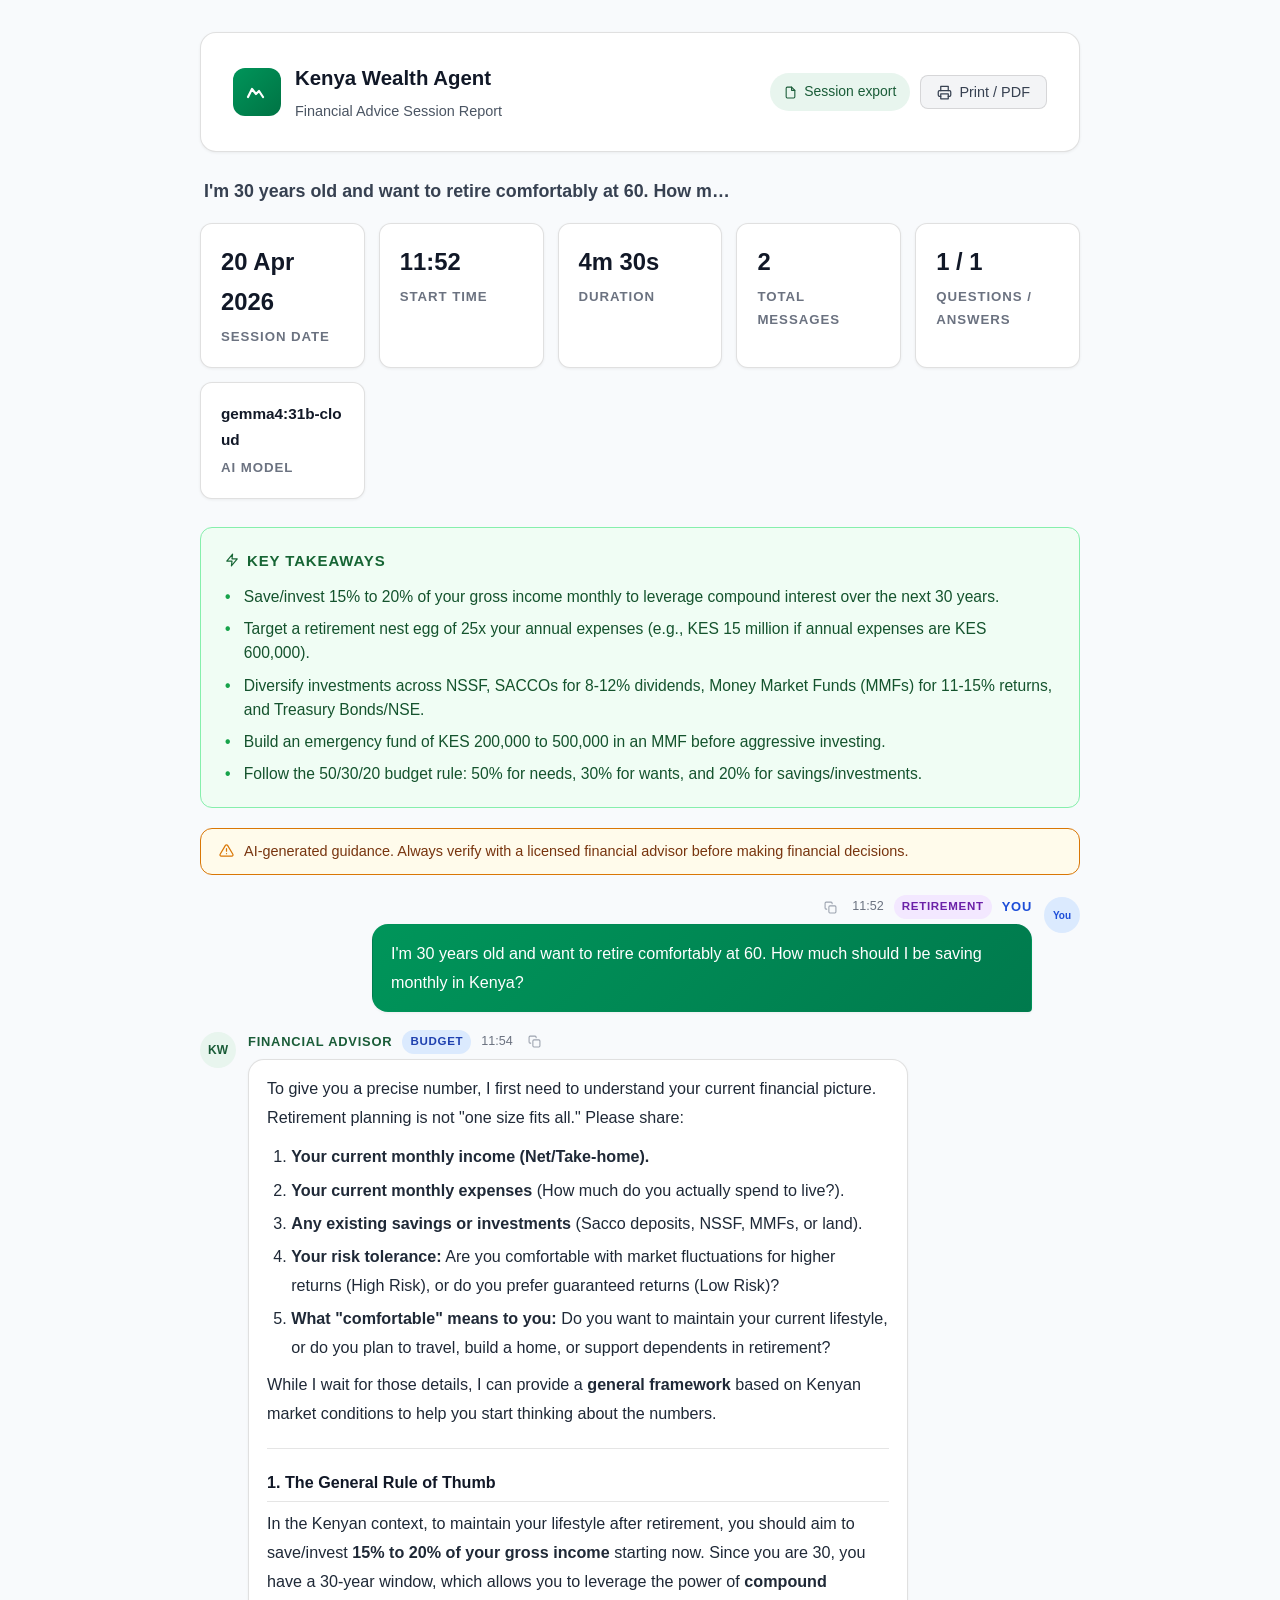
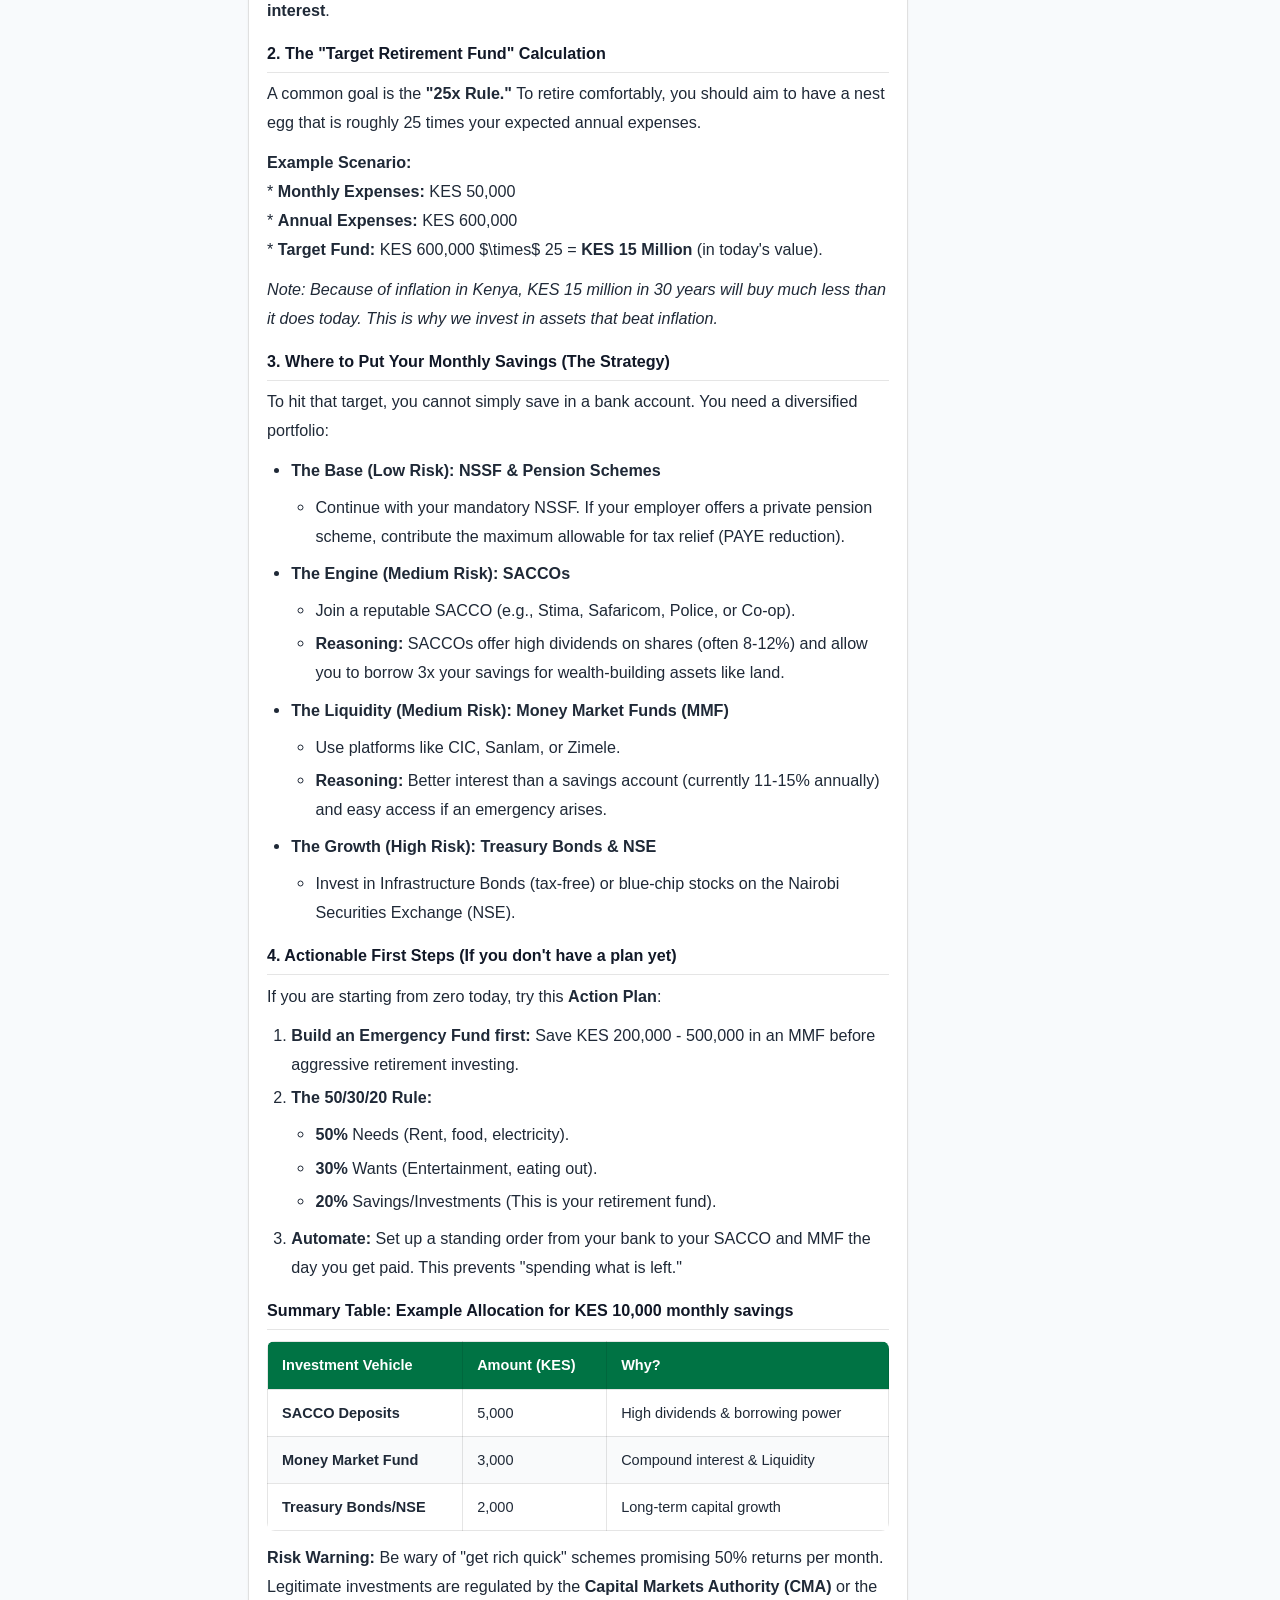
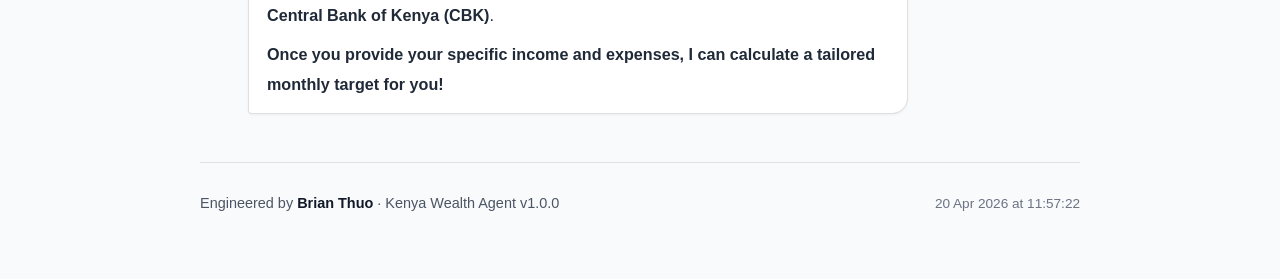
==== output/kenya_wealth_advice.html @ c3e02269 "Add initial HTML report template for retirement planning session" ====
<!DOCTYPE html>
<html lang="en">
<head>
  <meta charset="UTF-8"/>
  <meta name="viewport" content="width=device-width, initial-scale=1.0"/>
  <title>I&#x27;m 30 years old and want to retire comfortably at 60. How m… — Kenya Wealth Agent</title>
  <style>
    /* ── Reset & base ────────────────────────────────────────── */
    *, *::before, *::after { box-sizing: border-box; margin: 0; padding: 0; }
    html { font-size: clamp(15px, 2.2vw, 17px); scroll-behavior: smooth; }
    body {
      font-family: -apple-system, BlinkMacSystemFont, 'Segoe UI', Roboto,
                   'Helvetica Neue', Arial, sans-serif;
      background: #f8fafc;
      color: #1a1a2e;
      line-height: 1.7;
      padding: 32px 16px 64px;
    }

    /* ── Layout ──────────────────────────────────────────────── */
    .page { max-width: 880px; margin: 0 auto; }

    /* ── Header ──────────────────────────────────────────────── */
    .report-header {
      background: #ffffff;
      border: 1px solid rgba(0,0,0,0.12);
      border-radius: 16px;
      padding: 28px 32px;
      margin-bottom: 24px;
      display: flex;
      align-items: center;
      justify-content: space-between;
      gap: 20px;
      flex-wrap: wrap;
      box-shadow: 0 1px 3px rgba(0,0,0,0.06);
    }
    .header-brand { display: flex; align-items: center; gap: 14px; }
    .brand-mark {
      width: 48px; height: 48px;
      background: linear-gradient(135deg, #00955a 0%, #007344 100%);
      border-radius: 12px;
      display: flex; align-items: center; justify-content: center;
    }
    .brand-mark svg { width: 24px; height: 24px; }
    .brand-name {
      font-size: 1.2rem;
      font-weight: 600;
      color: #111827;
    }
    .brand-sub {
      font-size: 0.85rem;
      color: #4b5563;
      margin-top: 3px;
    }
    .report-badge {
      display: inline-flex; align-items: center; gap: 7px;
      padding: 7px 14px;
      background: #e8f5ee;
      border-radius: 999px;
      font-size: 0.82rem;
      font-weight: 500;
      color: #1a5c38;
    }
    .report-badge svg { width: 13px; height: 13px; }

    /* ── Stats ───────────────────────────────────────────────── */
    .stats {
      display: grid;
      grid-template-columns: repeat(auto-fit, minmax(150px, 1fr));
      gap: 14px;
      margin-bottom: 28px;
    }
    .stat {
      background: #ffffff;
      border: 1px solid rgba(0,0,0,0.12);
      border-radius: 12px;
      padding: 18px 20px;
      box-shadow: 0 1px 3px rgba(0,0,0,0.06);
    }
    .stat-value {
      font-size: 1.4rem;
      font-weight: 600;
      color: #111827;
      margin-bottom: 4px;
    }
    .stat-label {
      font-size: 0.78rem;
      font-weight: 600;
      text-transform: uppercase;
      letter-spacing: 0.07em;
      color: #6b7280;
    }

    /* ── Conversation ────────────────────────────────────────── */
    .conversation { display: flex; flex-direction: column; gap: 18px; }

    .msg-row {
      display: flex;
      gap: 12px;
      align-items: flex-start;
    }
    .msg-row.user { flex-direction: row-reverse; }

    .msg-avatar {
      width: 36px; height: 36px; border-radius: 50%;
      background: #e8f5ee;
      color: #1a5c38;
      display: flex; align-items: center; justify-content: center;
      font-size: 12px; font-weight: 600;
      flex-shrink: 0;
      margin-top: 2px;
    }

    .msg-body {
      max-width: min(76%, 660px);
      display: flex;
      flex-direction: column;
      gap: 5px;
    }
    .msg-row.user .msg-body { align-items: flex-end; }

    .msg-meta {
      display: flex; align-items: center; gap: 10px;
      flex-wrap: wrap;
    }
    .msg-row.user .msg-meta { flex-direction: row-reverse; }

    .msg-label {
      font-size: 0.76rem;
      font-weight: 700;
      text-transform: uppercase;
      letter-spacing: 0.06em;
    }
    .user-label { color: #1d4ed8; }
    .ai-label   { color: #1a5c38; }

    .msg-time {
      font-size: 0.74rem;
      color: #6b7280;
      font-weight: 500;
    }

    .msg-content {
      background: #ffffff;
      border: 1.5px solid rgba(0,0,0,0.12);
      border-radius: 16px;
      padding: 14px 18px;
      font-size: 0.95rem;
      line-height: 1.8;
      color: #1f2937;
      word-wrap: break-word;
      box-shadow: 0 1px 3px rgba(0,0,0,0.05);
    }
    .msg-row.user .msg-content {
      background: linear-gradient(135deg, #00955a 0%, #007a4d 100%);
      color: #ffffff;
      border-color: transparent;
      border-bottom-right-radius: 4px;
    }
    .msg-row.assistant .msg-content {
      border-bottom-left-radius: 4px;
    }

    /* markdown content inside assistant bubbles */
    .msg-content p           { margin-bottom: 0.65em; }
    .msg-content p:last-child{ margin-bottom: 0; }
    .msg-content strong      { font-weight: 600; }
    .msg-content h2, .msg-content h3, .msg-content h4 {
      margin: 0.85em 0 0.4em;
      font-weight: 600;
      color: #111827;
    }
    .msg-content h2 { font-size: 1.15em; }
    .msg-content h3 {
      font-size: 1em;
      border-bottom: 1px solid rgba(0,0,0,0.1);
      padding-bottom: 0.25em;
    }
    .msg-content ul, .msg-content ol {
      margin: 0.5em 0; padding-left: 1.5em;
    }
    .msg-content li { margin: 0.25em 0; }
    .msg-content table {
      width: 100%; border-collapse: collapse;
      margin: 0.8em 0; font-size: 0.9em;
      border-radius: 8px; overflow: hidden;
    }
    .msg-content th, .msg-content td {
      padding: 10px 14px;
      border: 1px solid rgba(0,0,0,0.1);
      text-align: left;
    }
    .msg-content th {
      background: #007344;
      color: #ffffff;
      font-weight: 600;
    }
    .msg-content tr:nth-child(even) td { background: #f9fafb; }
    .msg-content code {
      background: rgba(0,0,0,0.07);
      padding: 2px 6px; border-radius: 4px;
      font-size: 0.88em; font-family: 'Fira Code', 'Monaco', 'Consolas', monospace;
      color: #be185d;
    }
    .msg-content pre {
      background: #1e293b; color: #e2e8f0;
      padding: 14px 16px; border-radius: 8px;
      overflow-x: auto; margin: 0.7em 0; font-size: 0.88em;
      border: 1px solid rgba(0,0,0,0.15);
    }
    .msg-content pre code { background: none; color: inherit; padding: 0; }
    .msg-content blockquote {
      border-left: 4px solid #00955a;
      padding: 0.5em 1em;
      background: #e8f5ee;
      border-radius: 0 8px 8px 0;
      margin: 0.7em 0;
      color: #1a5c38;
    }
    .msg-content hr {
      border: none; border-top: 1px solid rgba(0,0,0,0.1);
      margin: 1.2em 0;
    }
    .msg-content a { color: #00955a; text-decoration: underline; }

    /* ── Disclaimer ──────────────────────────────────────────── */
    .disclaimer {
      display: flex; align-items: flex-start; gap: 8px;
      padding: 10px 14px;
      background: #fffbeb;
      border: 1.5px solid #d97706;
      border-radius: 10px;
      font-size: 0.82rem;
      line-height: 1.5;
      color: #78350f;
      margin-top: 6px;
      max-width: min(76%, 660px);
    }
    .disclaimer svg { flex-shrink: 0; margin-top: 2px; }

    /* ── Footer ──────────────────────────────────────────────── */
    .report-footer {
      margin-top: 48px;
      padding-top: 28px;
      border-top: 1px solid rgba(0,0,0,0.1);
      display: flex;
      justify-content: space-between;
      align-items: flex-end;
      flex-wrap: wrap;
      gap: 16px;
    }
    .footer-left { font-size: 0.85rem; color: #4b5563; }
    .footer-left strong { color: #111827; }
    .footer-right { font-size: 0.8rem; color: #6b7280; text-align: right; }

    /* ── Print ───────────────────────────────────────────────── */
    @page { size: A4; margin: 18mm 16mm 22mm; }
    @media print {
      html { font-size: 13px; }
      body { background: #fff; padding: 0; color: #111; }
      .stats { grid-template-columns: repeat(3, 1fr) !important; }
      .stat, .msg-row, .takeaways, .disclaimer-banner {
        page-break-inside: avoid; break-inside: avoid;
      }
      .report-header, .stat, .msg-content {
        box-shadow: none; border: 1px solid #d1d5db !important;
      }
      .msg-row.user .msg-content {
        background: #e8f5ee !important;
        color: #111827 !important;
        -webkit-print-color-adjust: exact;
        print-color-adjust: exact;
      }
      .takeaways {
        background: #f0fdf4 !important;
        -webkit-print-color-adjust: exact;
        print-color-adjust: exact;
      }
      .topic-badge { -webkit-print-color-adjust: exact; print-color-adjust: exact; }
      .page::before {
        content: "Kenya Wealth Agent 4 Financial Session Report";
        display: block; font-size: 0.7rem; color: #6b7280;
        border-bottom: 1px solid #e5e7eb; padding-bottom: 6px; margin-bottom: 16px;
      }
      .print-btn, #back-to-top, .copy-btn { display: none !important; }
    }

    /* ── Responsive ──────────────────────────────────────────── */
    @media (max-width: 600px) {
      .report-header { padding: 22px 18px; }
      .msg-body { max-width: 92%; }
      body { padding: 16px 12px 48px; }
    }

    /* ── User avatar (blue theme, smaller text for 3 chars) ─── */
    .msg-row.user .msg-avatar {
      background: #dbeafe;
      color: #1d4ed8;
      font-size: 10px;
    }

    /* ── Copy button ─────────────────────────────────────────── */
    .copy-btn {
      background: none;
      border: none;
      cursor: pointer;
      padding: 3px 5px;
      border-radius: 5px;
      color: #9ca3af;
      display: inline-flex;
      align-items: center;
      flex-shrink: 0;
      transition: color 0.15s, background 0.15s;
    }
    .copy-btn:hover { color: #374151; background: rgba(0,0,0,0.06); }
    .copy-btn[data-copied] { color: #00955a; }

    /* ── Header actions group (badge + print btn) ────────────── */
    .header-actions {
      display: flex; align-items: center; gap: 10px; flex-wrap: wrap;
    }

    /* ── Print / PDF button ──────────────────────────────────── */
    .print-btn {
      display: inline-flex; align-items: center; gap: 7px;
      padding: 8px 16px;
      background: #f3f4f6;
      border: 1px solid rgba(0,0,0,0.12);
      border-radius: 8px;
      font-size: 0.85rem;
      font-weight: 500;
      color: #374151;
      cursor: pointer;
      transition: background 0.15s;
      white-space: nowrap;
    }
    .print-btn:hover { background: #e5e7eb; }

    /* ── Session title ───────────────────────────────────────── */
    .session-title {
      font-size: 1.05rem;
      font-weight: 600;
      color: #374151;
      margin-bottom: 16px;
      padding: 0 4px;
      overflow: hidden;
      text-overflow: ellipsis;
      white-space: nowrap;
    }

    /* ── Model stat value (smaller text for long model names) ── */
    .model-stat-value {
      font-size: 0.9rem !important;
      word-break: break-all;
    }

    /* ── Disclaimer banner (shown once, above conversation) ──── */
    .disclaimer-banner {
      display: flex; align-items: flex-start; gap: 10px;
      padding: 12px 18px;
      background: #fffbeb;
      border: 1.5px solid #d97706;
      border-radius: 12px;
      font-size: 0.85rem;
      line-height: 1.5;
      color: #78350f;
      margin-bottom: 20px;
    }
    .disclaimer-banner svg { flex-shrink: 0; margin-top: 2px; }

    /* ── Back to top button ──────────────────────────────────── */
    #back-to-top {
      position: fixed;
      bottom: 28px; right: 24px;
      width: 42px; height: 42px;
      background: #00955a;
      color: #fff;
      border: none;
      border-radius: 50%;
      cursor: pointer;
      display: flex; align-items: center; justify-content: center;
      box-shadow: 0 2px 8px rgba(0,0,0,0.2);
      opacity: 0;
      transform: translateY(12px);
      transition: opacity 0.2s, transform 0.2s;
      pointer-events: none;
    }
    #back-to-top.visible {
      opacity: 1;
      transform: translateY(0);
      pointer-events: auto;
    }

    /* ── Key Takeaways ───────────────────────────────────────── */
    .takeaways {
      background: #f0fdf4;
      border: 1.5px solid #86efac;
      border-radius: 12px;
      padding: 20px 24px;
      margin-bottom: 20px;
    }
    .takeaways-header {
      display: flex; align-items: center; gap: 8px;
      font-size: 0.88rem; font-weight: 700;
      text-transform: uppercase; letter-spacing: 0.06em;
      color: #166534; margin-bottom: 12px;
    }
    .takeaways-list {
      list-style: none; display: flex; flex-direction: column; gap: 8px;
    }
    .takeaways-list li {
      font-size: 0.92rem; color: #14532d; line-height: 1.55;
      padding-left: 1.2em; position: relative;
    }
    .takeaways-list li::before {
      content: "•"; position: absolute; left: 0; color: #16a34a; font-weight: 700;
    }

    /* ── Topic Badges ────────────────────────────────────────── */
    .topic-badge {
      display: inline-flex; align-items: center;
      padding: 2px 8px; border-radius: 999px;
      font-size: 0.68rem; font-weight: 700;
      letter-spacing: 0.06em; text-transform: uppercase;
      flex-shrink: 0;
    }
    .badge-budget    { background: #dbeafe; color: #1e40af; }
    .badge-tax       { background: #fef9c3; color: #854d0e; }
    .badge-invest    { background: #dcfce7; color: #166534; }
    .badge-retire    { background: #f3e8ff; color: #6b21a8; }
    .badge-emergency { background: #fee2e2; color: #991b1b; }

    /* ── Dark Mode Support ───────────────────────────────────── */
    @media (prefers-color-scheme: dark) {
      body {
        background: #0f1419;
        color: #f0f2f5;
      }
      .report-header, .stat, .msg-content {
        background: #1a2027;
        border-color: rgba(255,255,255,0.12);
      }
      .brand-name, .stat-value {
        color: #f0f2f5;
      }
      .brand-sub, .stat-label, .msg-time, .footer-right {
        color: #9ca3af;
      }
      .footer-left {
        color: #9ca3af;
      }
      .footer-left strong {
        color: #f0f2f5;
      }
      .msg-content {
        color: #e5e7eb;
      }
      .msg-content h2, .msg-content h3, .msg-content h4 {
        color: #f0f2f5;
      }
      .msg-content h3 {
        border-color: rgba(255,255,255,0.15);
      }
      .msg-content th {
        background: #007344;
      }
      .msg-content tr:nth-child(even) td {
        background: #252d38;
      }
      .msg-content code {
        background: rgba(255,255,255,0.1);
      }
      .msg-content pre {
        background: #0d1117;
        border-color: rgba(255,255,255,0.15);
      }
      .msg-content blockquote {
        background: #1a3d2e;
      }
      .msg-content hr {
        border-color: rgba(255,255,255,0.15);
      }
      .disclaimer-banner {
        background: #3d2f1a;
        border-color: #d97706;
        color: #fcd34d;
      }
      .report-footer {
        border-color: rgba(255,255,255,0.1);
      }
      .session-title { color: #d1d5db; }
      .copy-btn { color: #4b5563; }
      .copy-btn:hover { color: #d1d5db; background: rgba(255,255,255,0.08); }
      .print-btn {
        background: #1e2a35;
        border-color: rgba(255,255,255,0.12);
        color: #d1d5db;
      }
      .print-btn:hover { background: #253040; }
      .msg-row.user .msg-avatar {
        background: #1e3a5f;
        color: #93c5fd;
      }
      .takeaways { background: rgba(20,83,45,0.18); border-color: #166534; }
      .takeaways-header, .takeaways-list li { color: #86efac; }
      .takeaways-list li::before { color: #4ade80; }
      .badge-budget    { background: #1e3a5f; color: #93c5fd; }
      .badge-tax       { background: #3d2f1a; color: #fcd34d; }
      .badge-invest    { background: #14532d; color: #86efac; }
      .badge-retire    { background: #2e1065; color: #d8b4fe; }
      .badge-emergency { background: #450a0a; color: #fca5a5; }
    }
  </style>
</head>
<body>
  <div class="page">

    <!-- Header -->
    <header class="report-header">
      <div class="header-brand">
        <div class="brand-mark">
          <svg viewBox="0 0 24 24" fill="none" stroke="#fff"
            stroke-width="2.2" stroke-linecap="round" stroke-linejoin="round">
            <path d="M3 17l4-8 4 5 3-3 4 6"/>
          </svg>
        </div>
        <div>
          <div class="brand-name">Kenya Wealth Agent</div>
          <div class="brand-sub">Financial Advice Session Report</div>
        </div>
      </div>
      <div class="header-actions">
        <div class="report-badge">
          <svg viewBox="0 0 24 24" fill="none" stroke="#1a5c38"
            stroke-width="2" stroke-linecap="round" stroke-linejoin="round">
            <path d="M14 2H6a2 2 0 00-2 2v16a2 2 0 002 2h12a2 2 0 002-2V8z"/>
            <polyline points="14 2 14 8 20 8"/>
          </svg>
          Session export
        </div>
        <button class="print-btn" onclick="window.print()" aria-label="Print or save as PDF">
          <svg width="15" height="15" viewBox="0 0 24 24" fill="none"
            stroke="currentColor" stroke-width="2" stroke-linecap="round"
            stroke-linejoin="round" aria-hidden="true">
            <polyline points="6 9 6 2 18 2 18 9"/>
            <path d="M6 18H4a2 2 0 0 1-2-2v-5a2 2 0 0 1 2-2h16a2 2 0 0 1 2 2v5a2 2 0 0 1-2 2h-2"/>
            <rect x="6" y="14" width="12" height="8"/>
          </svg>
          Print / PDF
        </button>
      </div>
    </header>

    <!-- Session title -->
    <p class="session-title">I&#x27;m 30 years old and want to retire comfortably at 60. How m…</p>

    <!-- Stats -->
    <div class="stats" role="region" aria-label="Session statistics">
      <div class="stat">
        <div class="stat-value">20 Apr 2026</div>
        <div class="stat-label">Session date</div>
      </div>
      <div class="stat">
        <div class="stat-value">11:52</div>
        <div class="stat-label">Start time</div>
      </div>
      <div class="stat">
        <div class="stat-value">4m 30s</div>
        <div class="stat-label">Duration</div>
      </div>
      <div class="stat">
        <div class="stat-value">2</div>
        <div class="stat-label">Total messages</div>
      </div>
      <div class="stat">
        <div class="stat-value">1 / 1</div>
        <div class="stat-label">Questions / answers</div>
      </div>
      <div class="stat">
        <div class="stat-value model-stat-value">gemma4:31b-cloud</div>
        <div class="stat-label">AI model</div>
      </div>
    </div>

    
    <section class="takeaways" aria-label="Key takeaways">
      <div class="takeaways-header"><svg width="14" height="14" viewBox="0 0 24 24" fill="none" stroke="currentColor" stroke-width="2" stroke-linecap="round" stroke-linejoin="round" aria-hidden="true"><polygon points="13 2 3 14 12 14 11 22 21 10 12 10 13 2"/></svg> Key Takeaways</div>
      <ul class="takeaways-list"><li>Save/invest 15% to 20% of your gross income monthly to leverage compound interest over the next 30 years.</li><li>Target a retirement nest egg of 25x your annual expenses (e.g., KES 15 million if annual expenses are KES 600,000).</li><li>Diversify investments across NSSF, SACCOs for 8-12% dividends, Money Market Funds (MMFs) for 11-15% returns, and Treasury Bonds/NSE.</li><li>Build an emergency fund of KES 200,000 to 500,000 in an MMF before aggressive investing.</li><li>Follow the 50/30/20 budget rule: 50% for needs, 30% for wants, and 20% for savings/investments.</li></ul>
    </section>

    <!-- Disclaimer (shown once) -->
    <div class="disclaimer-banner" role="note">
      <svg width="15" height="15" viewBox="0 0 24 24" fill="none"
        stroke="#d97706" stroke-width="2" stroke-linecap="round"
        stroke-linejoin="round" aria-hidden="true">
        <path d="M10.29 3.86L1.82 18a2 2 0 001.71 3h16.94a2 2 0 001.71-3L13.71 3.86a2 2 0 00-3.42 0z"/>
        <line x1="12" y1="9" x2="12" y2="13"/>
        <line x1="12" y1="17" x2="12.01" y2="17"/>
      </svg>
      <span>AI-generated guidance. Always verify with a licensed financial advisor
        before making financial decisions.</span>
    </div>

    <!-- Conversation -->
    <main class="conversation" role="main" aria-label="Conversation transcript">
      
            <div class="msg-row user" id="msg-0">
              <div class="msg-avatar" aria-hidden="true">You</div>
              <div class="msg-body">
                <div class="msg-meta">
                  <span class="msg-label user-label">You</span>
                  <span class="topic-badge badge-retire">RETIREMENT</span>
                  <span class="msg-time">11:52</span>
                  <button class="copy-btn" aria-label="Copy message"
                    onclick="copyMsg(this)"><svg width="13" height="13" viewBox="0 0 24 24" fill="none" stroke="currentColor" stroke-width="2" stroke-linecap="round" stroke-linejoin="round" aria-hidden="true"><rect x="9" y="9" width="13" height="13" rx="2" ry="2"/><path d="M5 15H4a2 2 0 0 1-2-2V4a2 2 0 0 1 2-2h9a2 2 0 0 1 2 2v1"/></svg></button>
                </div>
                <div class="msg-content">I&#x27;m 30 years old and want to retire comfortably at 60. How much should I be saving monthly in Kenya?</div>
              </div>
            </div>

            <div class="msg-row assistant" id="msg-1">
              <div class="msg-avatar" aria-hidden="true">KW</div>
              <div class="msg-body">
                <div class="msg-meta">
                  <span class="msg-label ai-label">Financial Advisor</span>
                  <span class="topic-badge badge-budget">BUDGET</span>
                  <span class="msg-time">11:54</span>
                  <button class="copy-btn" aria-label="Copy message"
                    onclick="copyMsg(this)"><svg width="13" height="13" viewBox="0 0 24 24" fill="none" stroke="currentColor" stroke-width="2" stroke-linecap="round" stroke-linejoin="round" aria-hidden="true"><rect x="9" y="9" width="13" height="13" rx="2" ry="2"/><path d="M5 15H4a2 2 0 0 1-2-2V4a2 2 0 0 1 2-2h9a2 2 0 0 1 2 2v1"/></svg></button>
                </div>
                <div class="msg-content"><p>To give you a precise number, I first need to understand your current financial picture. Retirement planning is not "one size fits all." Please share:</p>
<ol>
<li><strong>Your current monthly income (Net/Take-home).</strong></li>
<li><strong>Your current monthly expenses</strong> (How much do you actually spend to live?).</li>
<li><strong>Any existing savings or investments</strong> (Sacco deposits, NSSF, MMFs, or land).</li>
<li><strong>Your risk tolerance:</strong> Are you comfortable with market fluctuations for higher returns (High Risk), or do you prefer guaranteed returns (Low Risk)?</li>
<li><strong>What "comfortable" means to you:</strong> Do you want to maintain your current lifestyle, or do you plan to travel, build a home, or support dependents in retirement?</li>
</ol>
<p>While I wait for those details, I can provide a <strong>general framework</strong> based on Kenyan market conditions to help you start thinking about the numbers.</p>
<hr />
<h3>1. The General Rule of Thumb</h3>
<p>In the Kenyan context, to maintain your lifestyle after retirement, you should aim to save/invest <strong>15% to 20% of your gross income</strong> starting now. Since you are 30, you have a 30-year window, which allows you to leverage the power of <strong>compound interest</strong>.</p>
<h3>2. The "Target Retirement Fund" Calculation</h3>
<p>A common goal is the <strong>"25x Rule."</strong> To retire comfortably, you should aim to have a nest egg that is roughly 25 times your expected annual expenses.</p>
<p><strong>Example Scenario:</strong><br />
*   <strong>Monthly Expenses:</strong> KES 50,000<br />
*   <strong>Annual Expenses:</strong> KES 600,000<br />
*   <strong>Target Fund:</strong> KES 600,000 $\times$ 25 = <strong>KES 15 Million</strong> (in today's value).</p>
<p><em>Note: Because of inflation in Kenya, KES 15 million in 30 years will buy much less than it does today. This is why we invest in assets that beat inflation.</em></p>
<h3>3. Where to Put Your Monthly Savings (The Strategy)</h3>
<p>To hit that target, you cannot simply save in a bank account. You need a diversified portfolio:</p>
<ul>
<li><strong>The Base (Low Risk): NSSF &amp; Pension Schemes</strong><ul>
<li>Continue with your mandatory NSSF. If your employer offers a private pension scheme, contribute the maximum allowable for tax relief (PAYE reduction).</li>
</ul>
</li>
<li><strong>The Engine (Medium Risk): SACCOs</strong><ul>
<li>Join a reputable SACCO (e.g., Stima, Safaricom, Police, or Co-op). </li>
<li><strong>Reasoning:</strong> SACCOs offer high dividends on shares (often 8-12%) and allow you to borrow 3x your savings for wealth-building assets like land.</li>
</ul>
</li>
<li><strong>The Liquidity (Medium Risk): Money Market Funds (MMF)</strong><ul>
<li>Use platforms like CIC, Sanlam, or Zimele. </li>
<li><strong>Reasoning:</strong> Better interest than a savings account (currently 11-15% annually) and easy access if an emergency arises.</li>
</ul>
</li>
<li><strong>The Growth (High Risk): Treasury Bonds &amp; NSE</strong><ul>
<li>Invest in Infrastructure Bonds (tax-free) or blue-chip stocks on the Nairobi Securities Exchange (NSE).</li>
</ul>
</li>
</ul>
<h3>4. Actionable First Steps (If you don't have a plan yet)</h3>
<p>If you are starting from zero today, try this <strong>Action Plan</strong>:</p>
<ol>
<li><strong>Build an Emergency Fund first:</strong> Save KES 200,000 - 500,000 in an MMF before aggressive retirement investing.</li>
<li><strong>The 50/30/20 Rule:</strong><ul>
<li><strong>50%</strong> Needs (Rent, food, electricity).</li>
<li><strong>30%</strong> Wants (Entertainment, eating out).</li>
<li><strong>20%</strong> Savings/Investments (This is your retirement fund).</li>
</ul>
</li>
<li><strong>Automate:</strong> Set up a standing order from your bank to your SACCO and MMF the day you get paid. This prevents "spending what is left."</li>
</ol>
<h3>Summary Table: Example Allocation for KES 10,000 monthly savings</h3>
<table>
<thead>
<tr>
<th style="text-align: left;">Investment Vehicle</th>
<th style="text-align: left;">Amount (KES)</th>
<th style="text-align: left;">Why?</th>
</tr>
</thead>
<tbody>
<tr>
<td style="text-align: left;"><strong>SACCO Deposits</strong></td>
<td style="text-align: left;">5,000</td>
<td style="text-align: left;">High dividends &amp; borrowing power</td>
</tr>
<tr>
<td style="text-align: left;"><strong>Money Market Fund</strong></td>
<td style="text-align: left;">3,000</td>
<td style="text-align: left;">Compound interest &amp; Liquidity</td>
</tr>
<tr>
<td style="text-align: left;"><strong>Treasury Bonds/NSE</strong></td>
<td style="text-align: left;">2,000</td>
<td style="text-align: left;">Long-term capital growth</td>
</tr>
</tbody>
</table>
<p><strong>Risk Warning:</strong> Be wary of "get rich quick" schemes promising 50% returns per month. Legitimate investments are regulated by the <strong>Capital Markets Authority (CMA)</strong> or the <strong>Central Bank of Kenya (CBK)</strong>.</p>
<p><strong>Once you provide your specific income and expenses, I can calculate a tailored monthly target for you!</strong></p></div>
              </div>
            </div>
    </main>

    <!-- Footer -->
    <footer class="report-footer">
      <div class="footer-left">
        Engineered by <strong>Brian Thuo</strong> ·
        Kenya Wealth Agent v1.0.0
      </div>
      <div class="footer-right">
        20 Apr 2026 at 11:57:22
      </div>
    </footer>

  </div>

  <!-- Back to top -->
  <button id="back-to-top" aria-label="Back to top"
    onclick="window.scrollTo({top:0,behavior:'smooth'})">
    <svg width="16" height="16" viewBox="0 0 24 24" fill="none"
      stroke="currentColor" stroke-width="2.5" stroke-linecap="round"
      stroke-linejoin="round" aria-hidden="true">
      <polyline points="18 15 12 9 6 15"/>
    </svg>
  </button>

  <script>
    // ── Copy message text to clipboard ───────────────────────
    function copyMsg(btn) {
      var content = btn.closest('.msg-body').querySelector('.msg-content');
      navigator.clipboard.writeText(content.innerText).then(function() {
        btn.setAttribute('data-copied', '');
        setTimeout(function() { btn.removeAttribute('data-copied'); }, 2000);
      });
    }

    // ── Back-to-top visibility ────────────────────────────────
    var _btt = document.getElementById('back-to-top');
    window.addEventListener('scroll', function() {
      _btt.classList.toggle('visible', window.scrollY > 300);
    });
  </script>
</body>
</html>
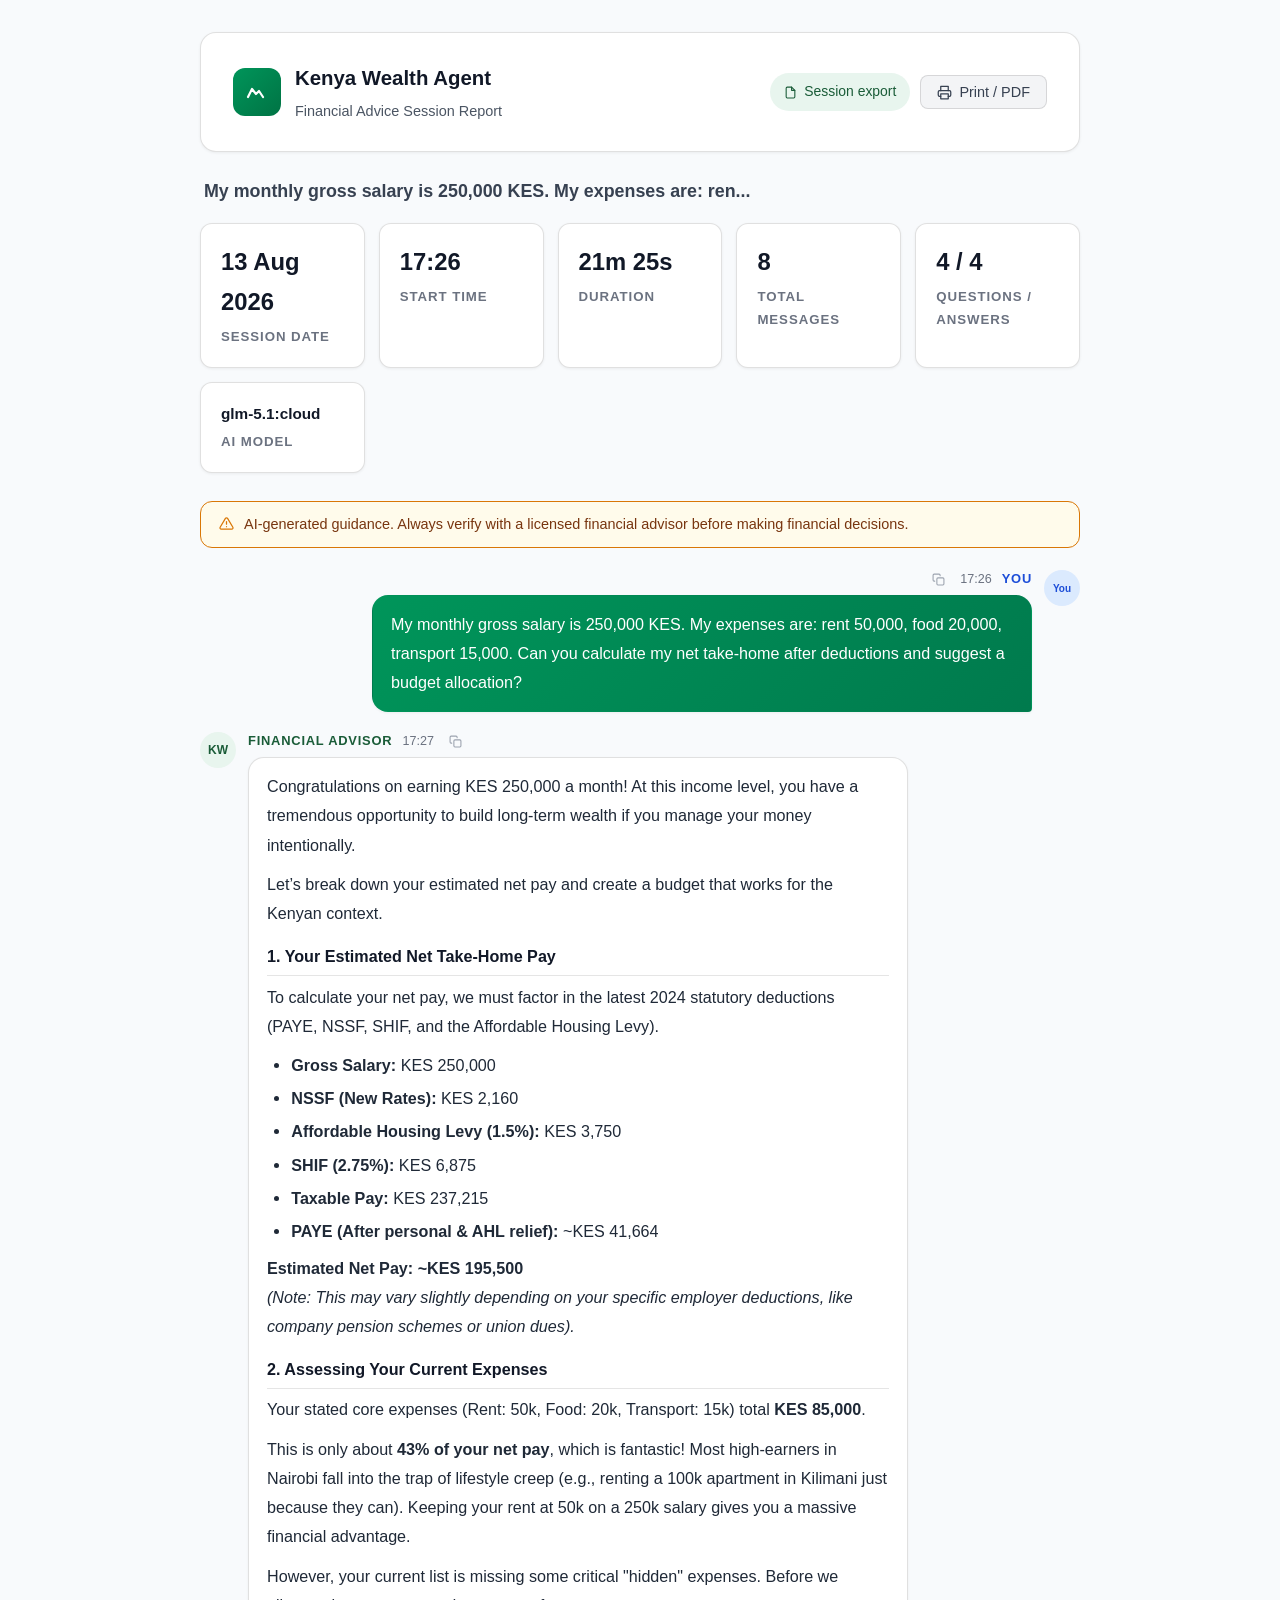
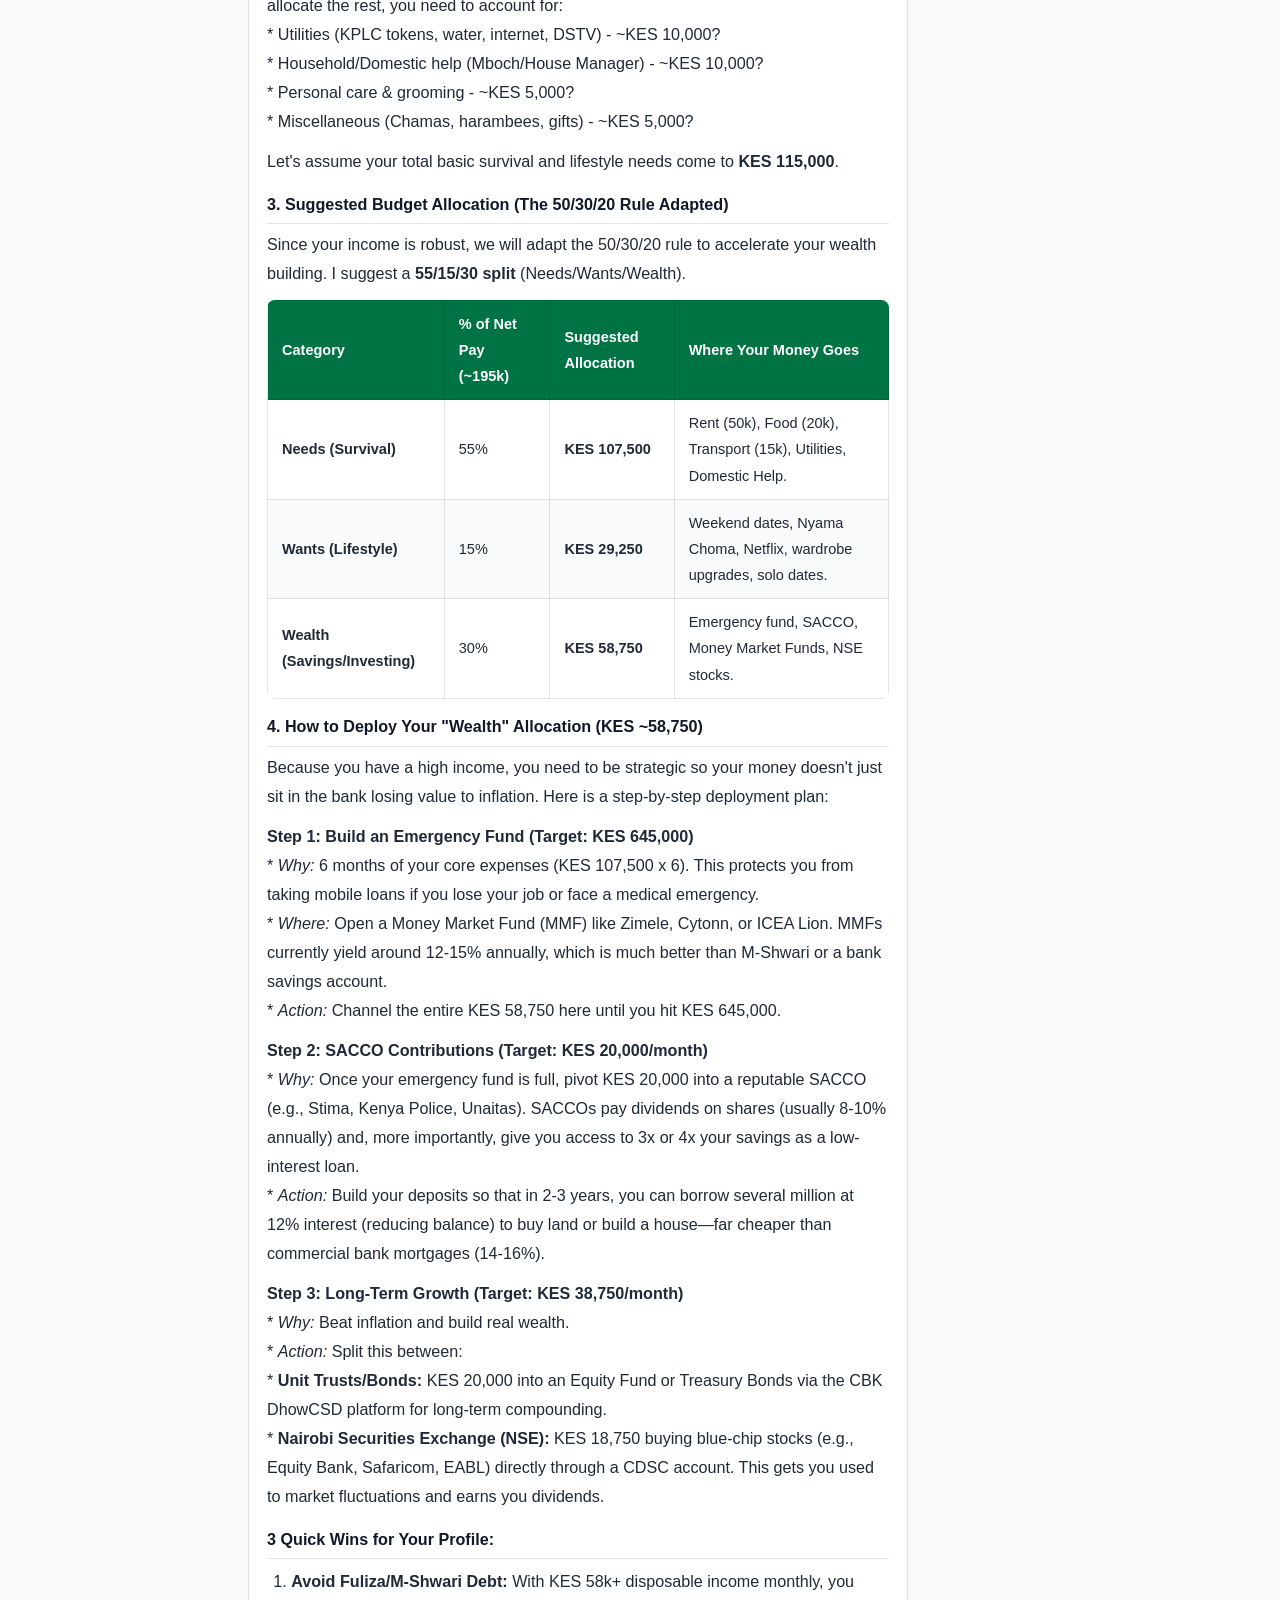
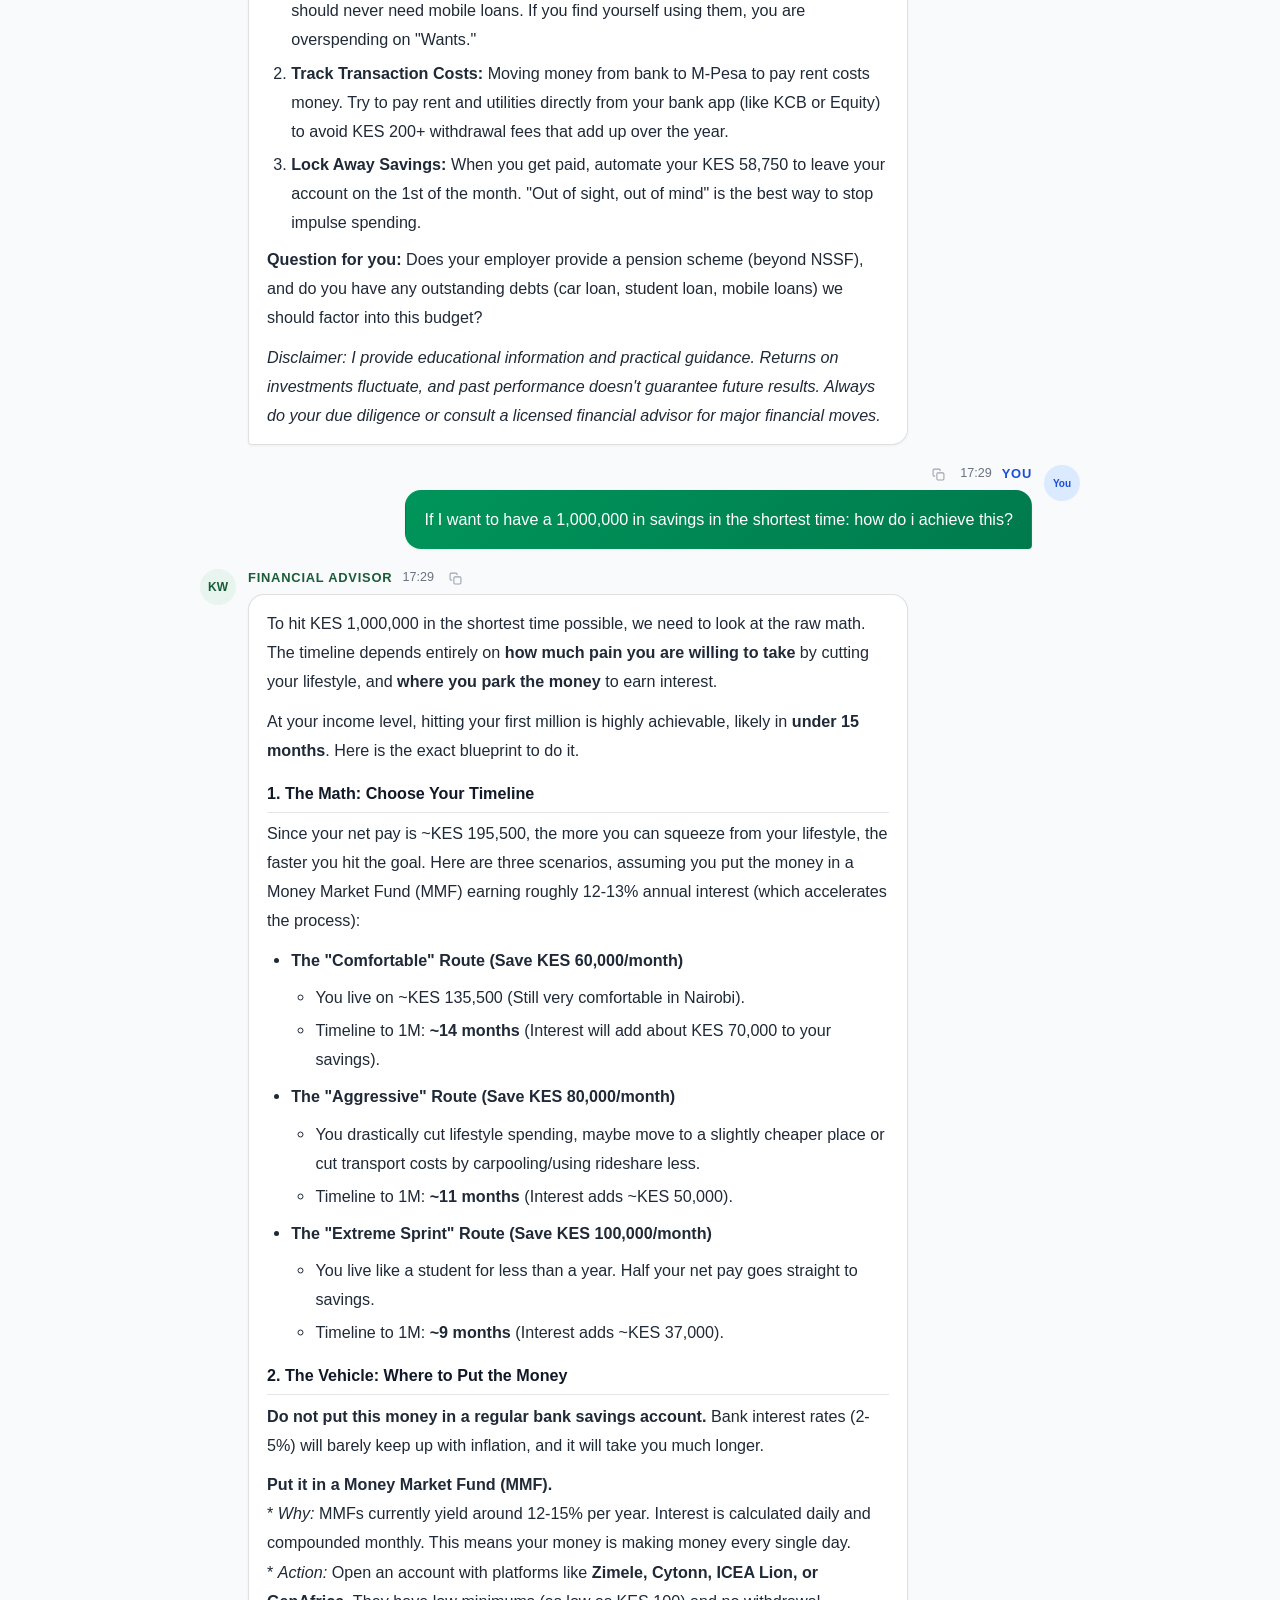
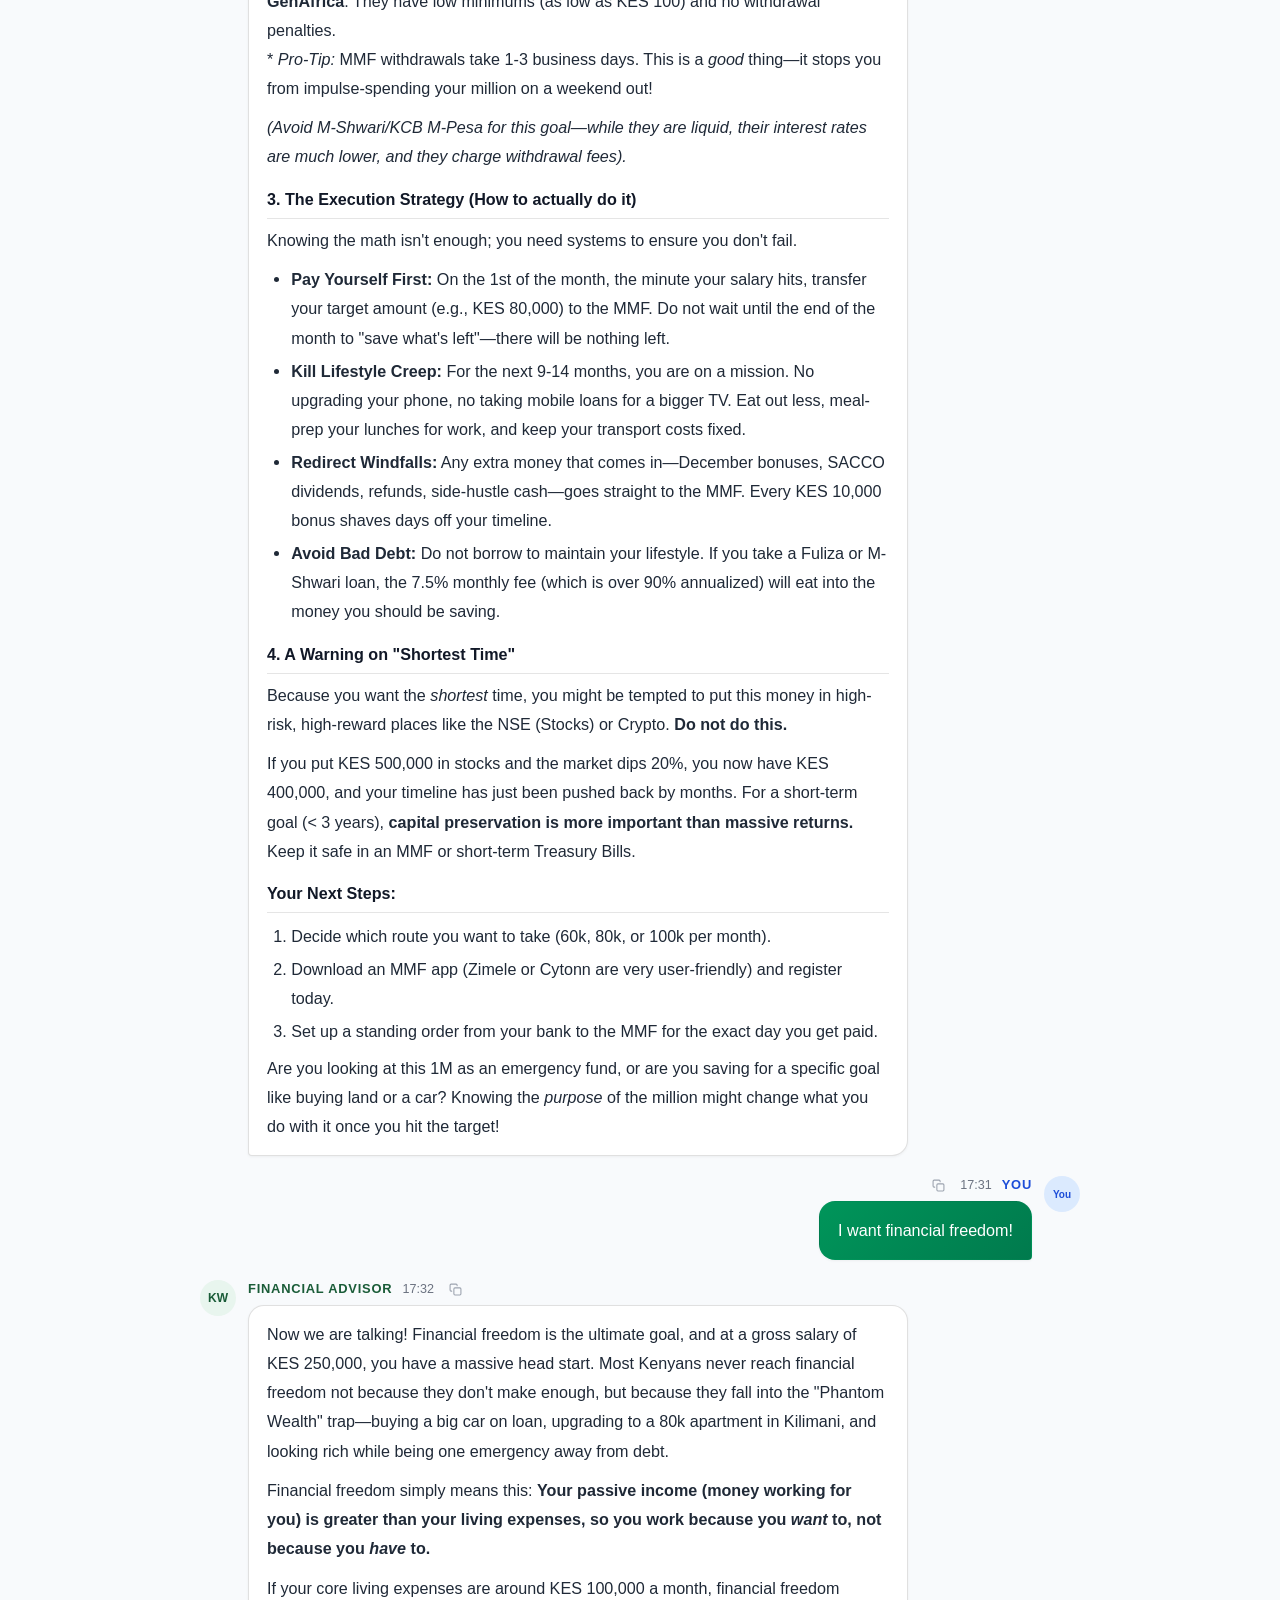
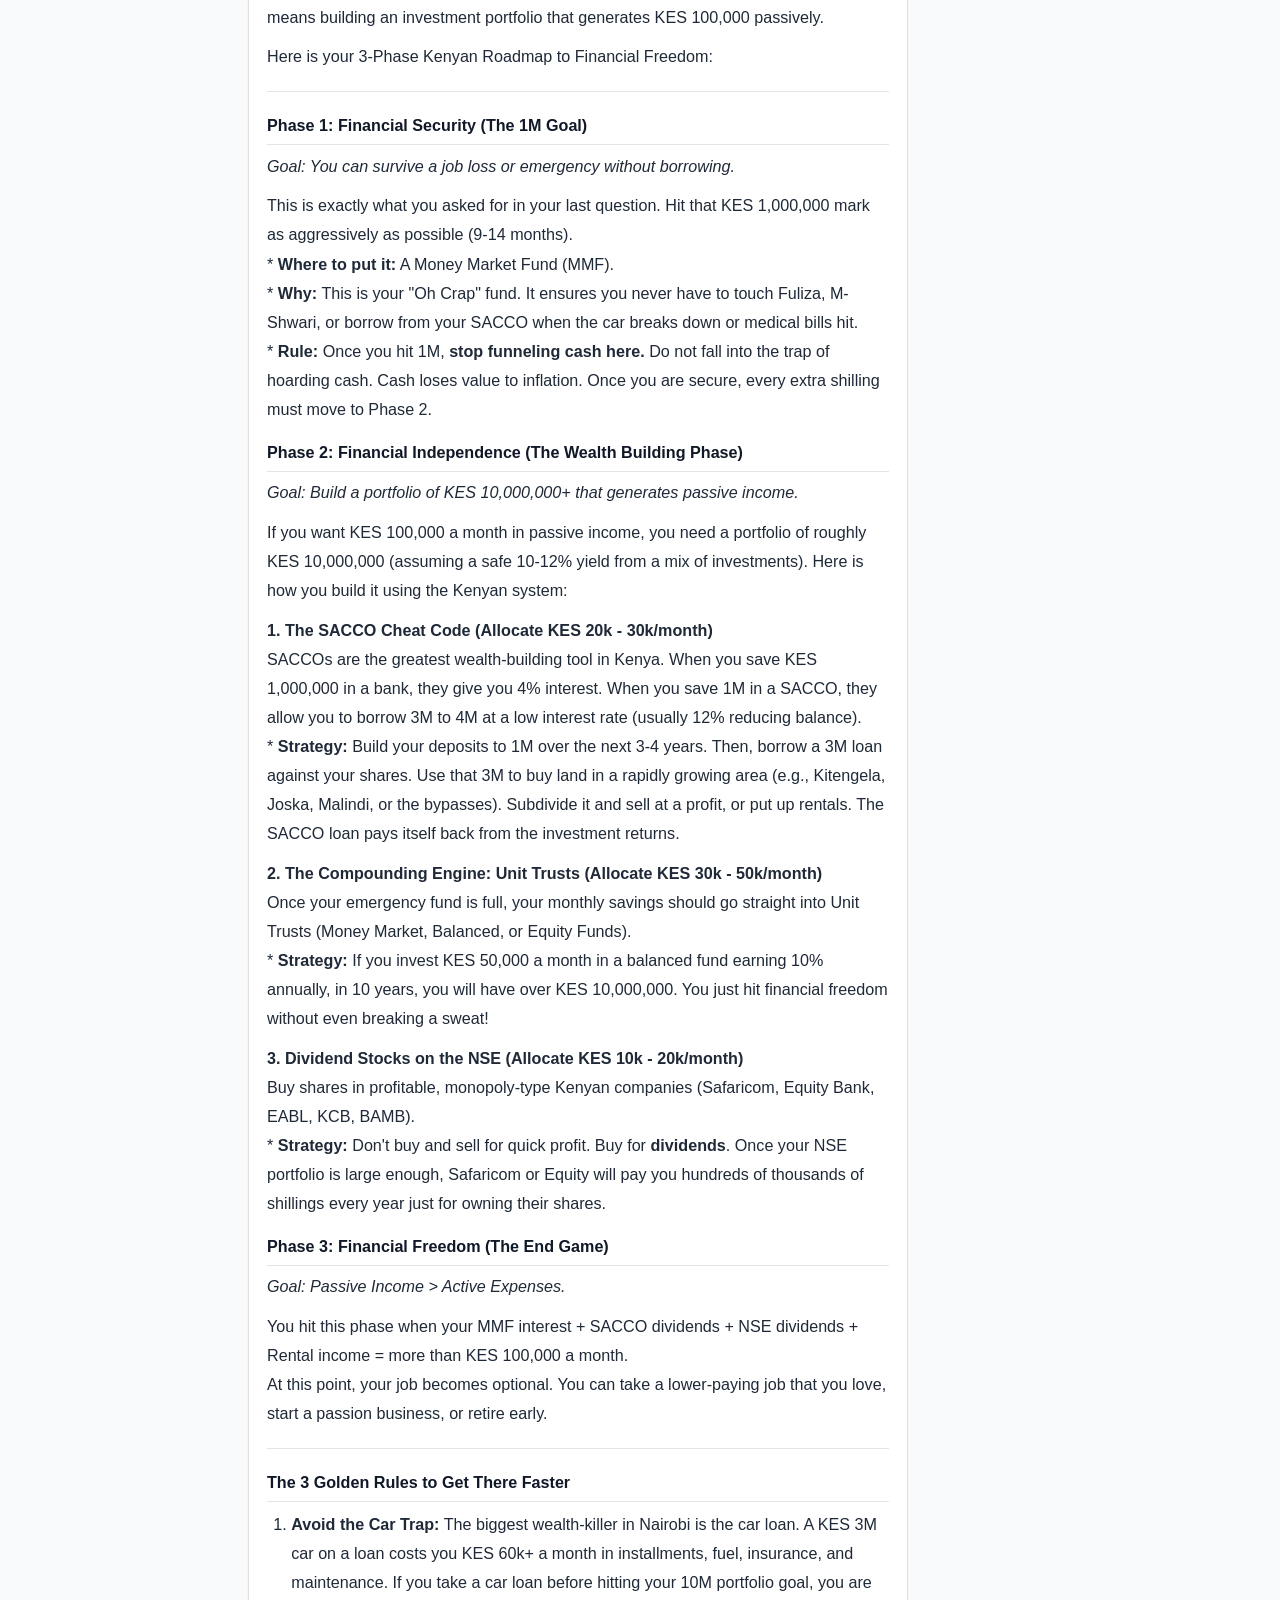
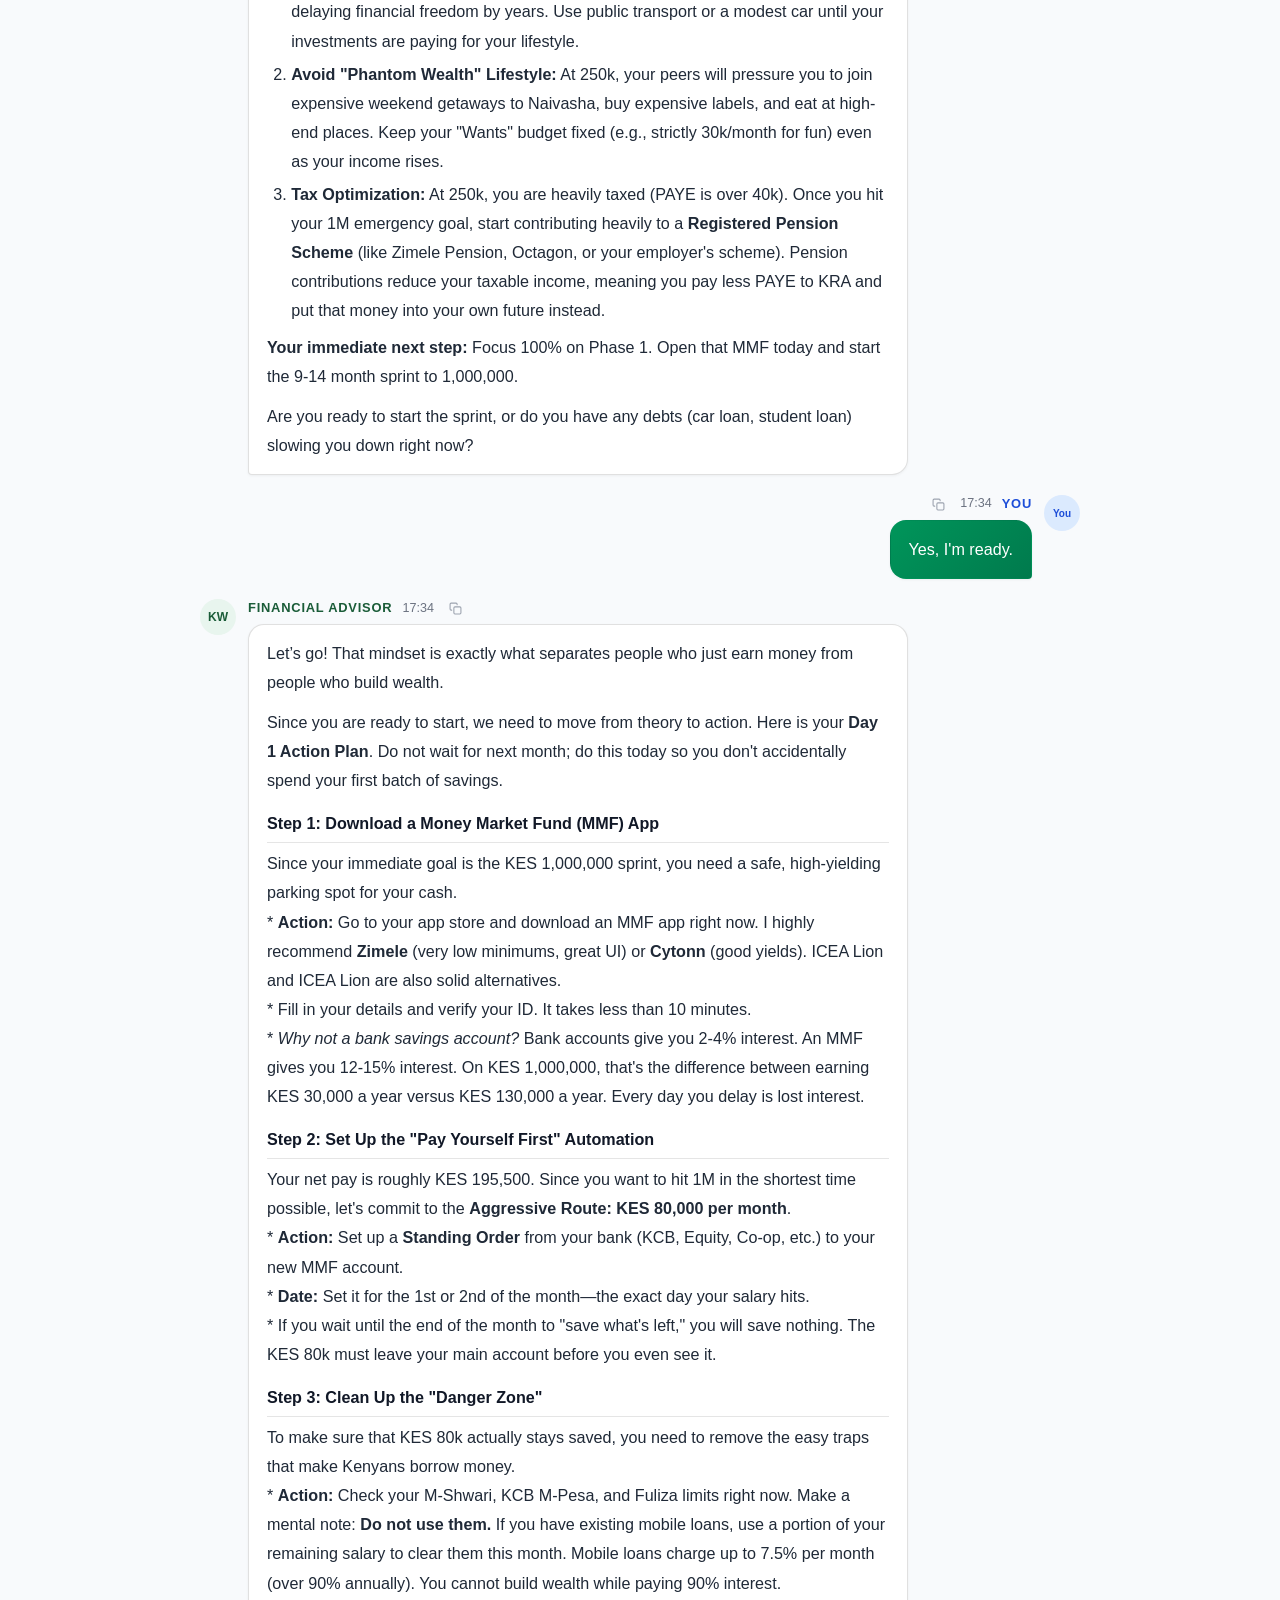
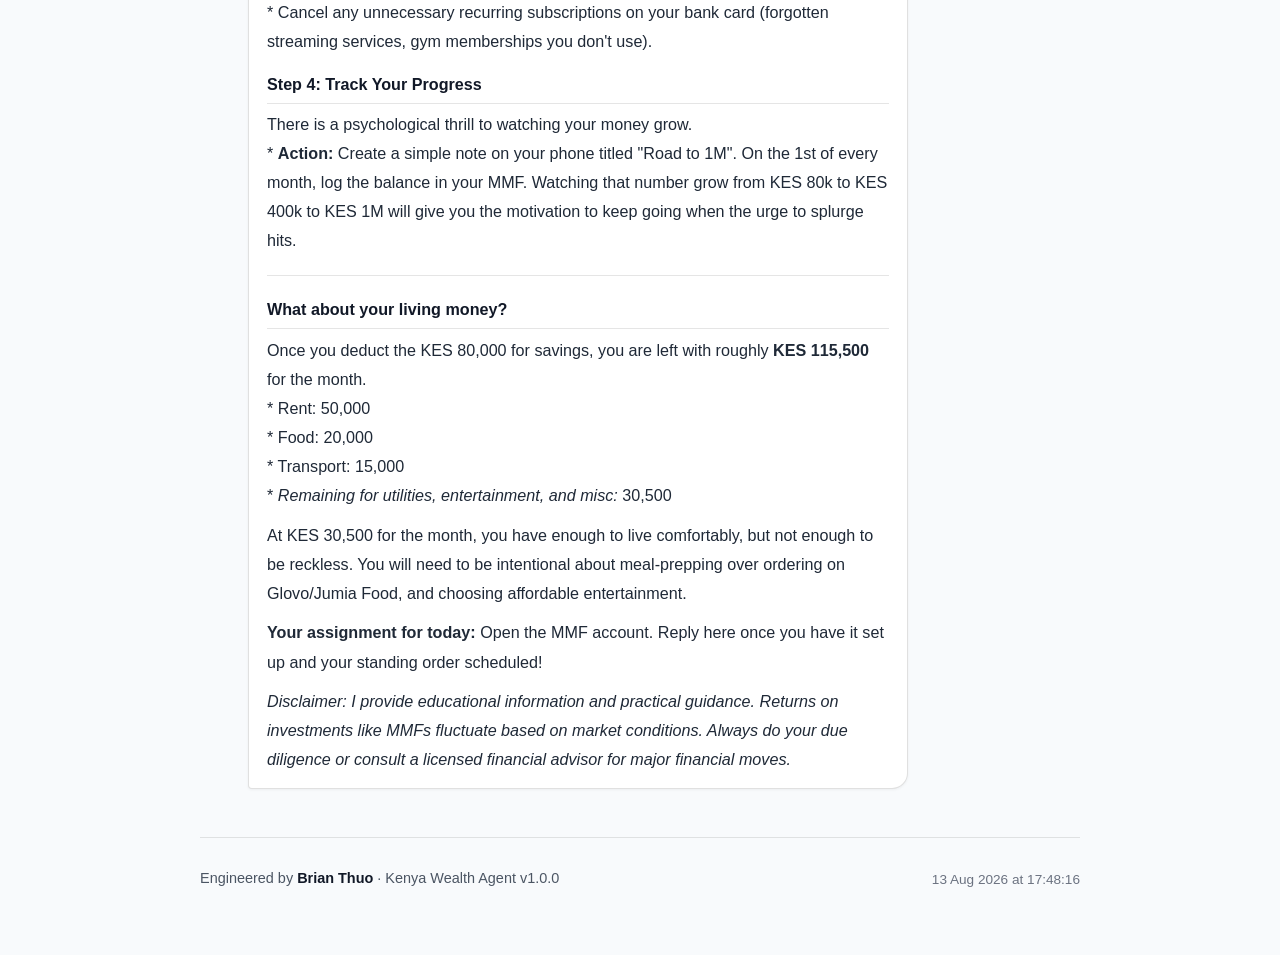
==== commit 3ceba668: "Add generated Kenya wealth advice HTML report" ====
--- a/output/kenya_wealth_advice.html
+++ b/output/kenya_wealth_advice.html
@@ -3,519 +3,436 @@
 <head>
   <meta charset="UTF-8"/>
   <meta name="viewport" content="width=device-width, initial-scale=1.0"/>
-  <title>I&#x27;m 30 years old and want to retire comfortably at 60. How m… — Kenya Wealth Agent</title>
+  <title>My monthly gross salary is 250,000 KES. My expenses are: ren... — Kenya Wealth Agent</title>
   <style>
-    /* ── Reset & base ────────────────────────────────────────── */
-    *, *::before, *::after { box-sizing: border-box; margin: 0; padding: 0; }
-    html { font-size: clamp(15px, 2.2vw, 17px); scroll-behavior: smooth; }
-    body {
-      font-family: -apple-system, BlinkMacSystemFont, 'Segoe UI', Roboto,
-                   'Helvetica Neue', Arial, sans-serif;
-      background: #f8fafc;
-      color: #1a1a2e;
-      line-height: 1.7;
-      padding: 32px 16px 64px;
-    }
-
-    /* ── Layout ──────────────────────────────────────────────── */
-    .page { max-width: 880px; margin: 0 auto; }
-
-    /* ── Header ──────────────────────────────────────────────── */
-    .report-header {
-      background: #ffffff;
-      border: 1px solid rgba(0,0,0,0.12);
-      border-radius: 16px;
-      padding: 28px 32px;
-      margin-bottom: 24px;
-      display: flex;
-      align-items: center;
-      justify-content: space-between;
-      gap: 20px;
-      flex-wrap: wrap;
-      box-shadow: 0 1px 3px rgba(0,0,0,0.06);
-    }
-    .header-brand { display: flex; align-items: center; gap: 14px; }
-    .brand-mark {
-      width: 48px; height: 48px;
-      background: linear-gradient(135deg, #00955a 0%, #007344 100%);
-      border-radius: 12px;
-      display: flex; align-items: center; justify-content: center;
-    }
-    .brand-mark svg { width: 24px; height: 24px; }
-    .brand-name {
-      font-size: 1.2rem;
-      font-weight: 600;
-      color: #111827;
-    }
-    .brand-sub {
-      font-size: 0.85rem;
-      color: #4b5563;
-      margin-top: 3px;
-    }
-    .report-badge {
-      display: inline-flex; align-items: center; gap: 7px;
-      padding: 7px 14px;
-      background: #e8f5ee;
-      border-radius: 999px;
-      font-size: 0.82rem;
-      font-weight: 500;
-      color: #1a5c38;
-    }
-    .report-badge svg { width: 13px; height: 13px; }
-
-    /* ── Stats ───────────────────────────────────────────────── */
-    .stats {
-      display: grid;
-      grid-template-columns: repeat(auto-fit, minmax(150px, 1fr));
-      gap: 14px;
-      margin-bottom: 28px;
-    }
-    .stat {
-      background: #ffffff;
-      border: 1px solid rgba(0,0,0,0.12);
-      border-radius: 12px;
-      padding: 18px 20px;
-      box-shadow: 0 1px 3px rgba(0,0,0,0.06);
-    }
-    .stat-value {
-      font-size: 1.4rem;
-      font-weight: 600;
-      color: #111827;
-      margin-bottom: 4px;
-    }
-    .stat-label {
-      font-size: 0.78rem;
-      font-weight: 600;
-      text-transform: uppercase;
-      letter-spacing: 0.07em;
-      color: #6b7280;
-    }
-
-    /* ── Conversation ────────────────────────────────────────── */
-    .conversation { display: flex; flex-direction: column; gap: 18px; }
-
-    .msg-row {
-      display: flex;
-      gap: 12px;
-      align-items: flex-start;
-    }
-    .msg-row.user { flex-direction: row-reverse; }
-
-    .msg-avatar {
-      width: 36px; height: 36px; border-radius: 50%;
-      background: #e8f5ee;
-      color: #1a5c38;
-      display: flex; align-items: center; justify-content: center;
-      font-size: 12px; font-weight: 600;
-      flex-shrink: 0;
-      margin-top: 2px;
-    }
-
-    .msg-body {
-      max-width: min(76%, 660px);
-      display: flex;
-      flex-direction: column;
-      gap: 5px;
-    }
-    .msg-row.user .msg-body { align-items: flex-end; }
-
-    .msg-meta {
-      display: flex; align-items: center; gap: 10px;
-      flex-wrap: wrap;
-    }
-    .msg-row.user .msg-meta { flex-direction: row-reverse; }
-
-    .msg-label {
-      font-size: 0.76rem;
-      font-weight: 700;
-      text-transform: uppercase;
-      letter-spacing: 0.06em;
-    }
-    .user-label { color: #1d4ed8; }
-    .ai-label   { color: #1a5c38; }
-
-    .msg-time {
-      font-size: 0.74rem;
-      color: #6b7280;
-      font-weight: 500;
-    }
-
-    .msg-content {
-      background: #ffffff;
-      border: 1.5px solid rgba(0,0,0,0.12);
-      border-radius: 16px;
-      padding: 14px 18px;
-      font-size: 0.95rem;
-      line-height: 1.8;
-      color: #1f2937;
-      word-wrap: break-word;
-      box-shadow: 0 1px 3px rgba(0,0,0,0.05);
-    }
-    .msg-row.user .msg-content {
-      background: linear-gradient(135deg, #00955a 0%, #007a4d 100%);
-      color: #ffffff;
-      border-color: transparent;
-      border-bottom-right-radius: 4px;
-    }
-    .msg-row.assistant .msg-content {
-      border-bottom-left-radius: 4px;
-    }
-
-    /* markdown content inside assistant bubbles */
-    .msg-content p           { margin-bottom: 0.65em; }
-    .msg-content p:last-child{ margin-bottom: 0; }
-    .msg-content strong      { font-weight: 600; }
-    .msg-content h2, .msg-content h3, .msg-content h4 {
-      margin: 0.85em 0 0.4em;
-      font-weight: 600;
-      color: #111827;
-    }
-    .msg-content h2 { font-size: 1.15em; }
-    .msg-content h3 {
-      font-size: 1em;
-      border-bottom: 1px solid rgba(0,0,0,0.1);
-      padding-bottom: 0.25em;
-    }
-    .msg-content ul, .msg-content ol {
-      margin: 0.5em 0; padding-left: 1.5em;
-    }
-    .msg-content li { margin: 0.25em 0; }
-    .msg-content table {
-      width: 100%; border-collapse: collapse;
-      margin: 0.8em 0; font-size: 0.9em;
-      border-radius: 8px; overflow: hidden;
-    }
-    .msg-content th, .msg-content td {
-      padding: 10px 14px;
-      border: 1px solid rgba(0,0,0,0.1);
-      text-align: left;
-    }
-    .msg-content th {
-      background: #007344;
-      color: #ffffff;
-      font-weight: 600;
-    }
-    .msg-content tr:nth-child(even) td { background: #f9fafb; }
-    .msg-content code {
-      background: rgba(0,0,0,0.07);
-      padding: 2px 6px; border-radius: 4px;
-      font-size: 0.88em; font-family: 'Fira Code', 'Monaco', 'Consolas', monospace;
-      color: #be185d;
-    }
-    .msg-content pre {
-      background: #1e293b; color: #e2e8f0;
-      padding: 14px 16px; border-radius: 8px;
-      overflow-x: auto; margin: 0.7em 0; font-size: 0.88em;
-      border: 1px solid rgba(0,0,0,0.15);
-    }
-    .msg-content pre code { background: none; color: inherit; padding: 0; }
-    .msg-content blockquote {
-      border-left: 4px solid #00955a;
-      padding: 0.5em 1em;
-      background: #e8f5ee;
-      border-radius: 0 8px 8px 0;
-      margin: 0.7em 0;
-      color: #1a5c38;
-    }
-    .msg-content hr {
-      border: none; border-top: 1px solid rgba(0,0,0,0.1);
-      margin: 1.2em 0;
-    }
-    .msg-content a { color: #00955a; text-decoration: underline; }
-
-    /* ── Disclaimer ──────────────────────────────────────────── */
-    .disclaimer {
-      display: flex; align-items: flex-start; gap: 8px;
-      padding: 10px 14px;
-      background: #fffbeb;
-      border: 1.5px solid #d97706;
-      border-radius: 10px;
-      font-size: 0.82rem;
-      line-height: 1.5;
-      color: #78350f;
-      margin-top: 6px;
-      max-width: min(76%, 660px);
-    }
-    .disclaimer svg { flex-shrink: 0; margin-top: 2px; }
-
-    /* ── Footer ──────────────────────────────────────────────── */
-    .report-footer {
-      margin-top: 48px;
-      padding-top: 28px;
-      border-top: 1px solid rgba(0,0,0,0.1);
-      display: flex;
-      justify-content: space-between;
-      align-items: flex-end;
-      flex-wrap: wrap;
-      gap: 16px;
-    }
-    .footer-left { font-size: 0.85rem; color: #4b5563; }
-    .footer-left strong { color: #111827; }
-    .footer-right { font-size: 0.8rem; color: #6b7280; text-align: right; }
-
-    /* ── Print ───────────────────────────────────────────────── */
-    @page { size: A4; margin: 18mm 16mm 22mm; }
-    @media print {
-      html { font-size: 13px; }
-      body { background: #fff; padding: 0; color: #111; }
-      .stats { grid-template-columns: repeat(3, 1fr) !important; }
-      .stat, .msg-row, .takeaways, .disclaimer-banner {
-        page-break-inside: avoid; break-inside: avoid;
-      }
-      .report-header, .stat, .msg-content {
-        box-shadow: none; border: 1px solid #d1d5db !important;
-      }
-      .msg-row.user .msg-content {
-        background: #e8f5ee !important;
-        color: #111827 !important;
-        -webkit-print-color-adjust: exact;
-        print-color-adjust: exact;
-      }
-      .takeaways {
-        background: #f0fdf4 !important;
-        -webkit-print-color-adjust: exact;
-        print-color-adjust: exact;
-      }
-      .topic-badge { -webkit-print-color-adjust: exact; print-color-adjust: exact; }
-      .page::before {
-        content: "Kenya Wealth Agent 4 Financial Session Report";
-        display: block; font-size: 0.7rem; color: #6b7280;
-        border-bottom: 1px solid #e5e7eb; padding-bottom: 6px; margin-bottom: 16px;
-      }
-      .print-btn, #back-to-top, .copy-btn { display: none !important; }
-    }
-
-    /* ── Responsive ──────────────────────────────────────────── */
-    @media (max-width: 600px) {
-      .report-header { padding: 22px 18px; }
-      .msg-body { max-width: 92%; }
-      body { padding: 16px 12px 48px; }
-    }
-
-    /* ── User avatar (blue theme, smaller text for 3 chars) ─── */
-    .msg-row.user .msg-avatar {
-      background: #dbeafe;
-      color: #1d4ed8;
-      font-size: 10px;
-    }
-
-    /* ── Copy button ─────────────────────────────────────────── */
-    .copy-btn {
-      background: none;
-      border: none;
-      cursor: pointer;
-      padding: 3px 5px;
-      border-radius: 5px;
-      color: #9ca3af;
-      display: inline-flex;
-      align-items: center;
-      flex-shrink: 0;
-      transition: color 0.15s, background 0.15s;
-    }
-    .copy-btn:hover { color: #374151; background: rgba(0,0,0,0.06); }
-    .copy-btn[data-copied] { color: #00955a; }
-
-    /* ── Header actions group (badge + print btn) ────────────── */
-    .header-actions {
-      display: flex; align-items: center; gap: 10px; flex-wrap: wrap;
-    }
-
-    /* ── Print / PDF button ──────────────────────────────────── */
-    .print-btn {
-      display: inline-flex; align-items: center; gap: 7px;
-      padding: 8px 16px;
-      background: #f3f4f6;
-      border: 1px solid rgba(0,0,0,0.12);
-      border-radius: 8px;
-      font-size: 0.85rem;
-      font-weight: 500;
-      color: #374151;
-      cursor: pointer;
-      transition: background 0.15s;
-      white-space: nowrap;
-    }
-    .print-btn:hover { background: #e5e7eb; }
-
-    /* ── Session title ───────────────────────────────────────── */
-    .session-title {
-      font-size: 1.05rem;
-      font-weight: 600;
-      color: #374151;
-      margin-bottom: 16px;
-      padding: 0 4px;
-      overflow: hidden;
-      text-overflow: ellipsis;
-      white-space: nowrap;
-    }
-
-    /* ── Model stat value (smaller text for long model names) ── */
-    .model-stat-value {
-      font-size: 0.9rem !important;
-      word-break: break-all;
-    }
-
-    /* ── Disclaimer banner (shown once, above conversation) ──── */
-    .disclaimer-banner {
-      display: flex; align-items: flex-start; gap: 10px;
-      padding: 12px 18px;
-      background: #fffbeb;
-      border: 1.5px solid #d97706;
-      border-radius: 12px;
-      font-size: 0.85rem;
-      line-height: 1.5;
-      color: #78350f;
-      margin-bottom: 20px;
-    }
-    .disclaimer-banner svg { flex-shrink: 0; margin-top: 2px; }
-
-    /* ── Back to top button ──────────────────────────────────── */
-    #back-to-top {
-      position: fixed;
-      bottom: 28px; right: 24px;
-      width: 42px; height: 42px;
-      background: #00955a;
-      color: #fff;
-      border: none;
-      border-radius: 50%;
-      cursor: pointer;
-      display: flex; align-items: center; justify-content: center;
-      box-shadow: 0 2px 8px rgba(0,0,0,0.2);
-      opacity: 0;
-      transform: translateY(12px);
-      transition: opacity 0.2s, transform 0.2s;
-      pointer-events: none;
-    }
-    #back-to-top.visible {
-      opacity: 1;
-      transform: translateY(0);
-      pointer-events: auto;
-    }
-
-    /* ── Key Takeaways ───────────────────────────────────────── */
-    .takeaways {
-      background: #f0fdf4;
-      border: 1.5px solid #86efac;
-      border-radius: 12px;
-      padding: 20px 24px;
-      margin-bottom: 20px;
-    }
-    .takeaways-header {
-      display: flex; align-items: center; gap: 8px;
-      font-size: 0.88rem; font-weight: 700;
-      text-transform: uppercase; letter-spacing: 0.06em;
-      color: #166534; margin-bottom: 12px;
-    }
-    .takeaways-list {
-      list-style: none; display: flex; flex-direction: column; gap: 8px;
-    }
-    .takeaways-list li {
-      font-size: 0.92rem; color: #14532d; line-height: 1.55;
-      padding-left: 1.2em; position: relative;
-    }
-    .takeaways-list li::before {
-      content: "•"; position: absolute; left: 0; color: #16a34a; font-weight: 700;
-    }
-
-    /* ── Topic Badges ────────────────────────────────────────── */
-    .topic-badge {
-      display: inline-flex; align-items: center;
-      padding: 2px 8px; border-radius: 999px;
-      font-size: 0.68rem; font-weight: 700;
-      letter-spacing: 0.06em; text-transform: uppercase;
-      flex-shrink: 0;
-    }
-    .badge-budget    { background: #dbeafe; color: #1e40af; }
-    .badge-tax       { background: #fef9c3; color: #854d0e; }
-    .badge-invest    { background: #dcfce7; color: #166534; }
-    .badge-retire    { background: #f3e8ff; color: #6b21a8; }
-    .badge-emergency { background: #fee2e2; color: #991b1b; }
-
-    /* ── Dark Mode Support ───────────────────────────────────── */
-    @media (prefers-color-scheme: dark) {
-      body {
-        background: #0f1419;
-        color: #f0f2f5;
-      }
-      .report-header, .stat, .msg-content {
-        background: #1a2027;
-        border-color: rgba(255,255,255,0.12);
-      }
-      .brand-name, .stat-value {
-        color: #f0f2f5;
-      }
-      .brand-sub, .stat-label, .msg-time, .footer-right {
-        color: #9ca3af;
-      }
-      .footer-left {
-        color: #9ca3af;
-      }
-      .footer-left strong {
-        color: #f0f2f5;
-      }
-      .msg-content {
-        color: #e5e7eb;
-      }
-      .msg-content h2, .msg-content h3, .msg-content h4 {
-        color: #f0f2f5;
-      }
-      .msg-content h3 {
-        border-color: rgba(255,255,255,0.15);
-      }
-      .msg-content th {
-        background: #007344;
-      }
-      .msg-content tr:nth-child(even) td {
-        background: #252d38;
-      }
-      .msg-content code {
-        background: rgba(255,255,255,0.1);
-      }
-      .msg-content pre {
-        background: #0d1117;
-        border-color: rgba(255,255,255,0.15);
-      }
-      .msg-content blockquote {
-        background: #1a3d2e;
-      }
-      .msg-content hr {
-        border-color: rgba(255,255,255,0.15);
-      }
-      .disclaimer-banner {
-        background: #3d2f1a;
-        border-color: #d97706;
-        color: #fcd34d;
-      }
-      .report-footer {
-        border-color: rgba(255,255,255,0.1);
-      }
-      .session-title { color: #d1d5db; }
-      .copy-btn { color: #4b5563; }
-      .copy-btn:hover { color: #d1d5db; background: rgba(255,255,255,0.08); }
-      .print-btn {
-        background: #1e2a35;
-        border-color: rgba(255,255,255,0.12);
-        color: #d1d5db;
-      }
-      .print-btn:hover { background: #253040; }
-      .msg-row.user .msg-avatar {
-        background: #1e3a5f;
-        color: #93c5fd;
-      }
-      .takeaways { background: rgba(20,83,45,0.18); border-color: #166534; }
-      .takeaways-header, .takeaways-list li { color: #86efac; }
-      .takeaways-list li::before { color: #4ade80; }
-      .badge-budget    { background: #1e3a5f; color: #93c5fd; }
-      .badge-tax       { background: #3d2f1a; color: #fcd34d; }
-      .badge-invest    { background: #14532d; color: #86efac; }
-      .badge-retire    { background: #2e1065; color: #d8b4fe; }
-      .badge-emergency { background: #450a0a; color: #fca5a5; }
-    }
+/* Kenya Wealth Agent — exported conversation report stylesheet */
+
+*, *::before, *::after { box-sizing: border-box; margin: 0; padding: 0; }
+html { font-size: clamp(15px, 2.2vw, 17px); scroll-behavior: smooth; }
+body {
+  font-family: -apple-system, BlinkMacSystemFont, 'Segoe UI', Roboto,
+               'Helvetica Neue', Arial, sans-serif;
+  background: #f8fafc;
+  color: #1a1a2e;
+  line-height: 1.7;
+  padding: 32px 16px 64px;
+}
+
+.page { max-width: 880px; margin: 0 auto; }
+
+.report-header {
+  background: #ffffff;
+  border: 1px solid rgba(0,0,0,0.12);
+  border-radius: 16px;
+  padding: 28px 32px;
+  margin-bottom: 24px;
+  display: flex;
+  align-items: center;
+  justify-content: space-between;
+  gap: 20px;
+  flex-wrap: wrap;
+  box-shadow: 0 1px 3px rgba(0,0,0,0.06);
+}
+.header-brand { display: flex; align-items: center; gap: 14px; }
+.brand-mark {
+  width: 48px; height: 48px;
+  background: linear-gradient(135deg, #00955a 0%, #007344 100%);
+  border-radius: 12px;
+  display: flex; align-items: center; justify-content: center;
+}
+.brand-mark svg { width: 24px; height: 24px; }
+.brand-name {
+  font-size: 1.2rem;
+  font-weight: 600;
+  color: #111827;
+}
+.brand-sub {
+  font-size: 0.85rem;
+  color: #4b5563;
+  margin-top: 3px;
+}
+.report-badge {
+  display: inline-flex; align-items: center; gap: 7px;
+  padding: 7px 14px;
+  background: #e8f5ee;
+  border-radius: 999px;
+  font-size: 0.82rem;
+  font-weight: 500;
+  color: #1a5c38;
+}
+.report-badge svg { width: 13px; height: 13px; }
+
+.stats {
+  display: grid;
+  grid-template-columns: repeat(auto-fit, minmax(150px, 1fr));
+  gap: 14px;
+  margin-bottom: 28px;
+}
+.stat {
+  background: #ffffff;
+  border: 1px solid rgba(0,0,0,0.12);
+  border-radius: 12px;
+  padding: 18px 20px;
+  box-shadow: 0 1px 3px rgba(0,0,0,0.06);
+}
+.stat-value {
+  font-size: 1.4rem;
+  font-weight: 600;
+  color: #111827;
+  margin-bottom: 4px;
+}
+.stat-label {
+  font-size: 0.78rem;
+  font-weight: 600;
+  text-transform: uppercase;
+  letter-spacing: 0.07em;
+  color: #6b7280;
+}
+
+.conversation { display: flex; flex-direction: column; gap: 18px; }
+
+.msg-row {
+  display: flex;
+  gap: 12px;
+  align-items: flex-start;
+}
+.msg-row.user { flex-direction: row-reverse; }
+
+.msg-avatar {
+  width: 36px; height: 36px; border-radius: 50%;
+  background: #e8f5ee;
+  color: #1a5c38;
+  display: flex; align-items: center; justify-content: center;
+  font-size: 12px; font-weight: 600;
+  flex-shrink: 0;
+  margin-top: 2px;
+}
+
+.msg-body {
+  max-width: min(76%, 660px);
+  display: flex;
+  flex-direction: column;
+  gap: 5px;
+}
+.msg-row.user .msg-body { align-items: flex-end; }
+
+.msg-meta {
+  display: flex; align-items: center; gap: 10px;
+  flex-wrap: wrap;
+}
+.msg-row.user .msg-meta { flex-direction: row-reverse; }
+
+.msg-label {
+  font-size: 0.76rem;
+  font-weight: 700;
+  text-transform: uppercase;
+  letter-spacing: 0.06em;
+}
+.user-label { color: #1d4ed8; }
+.ai-label   { color: #1a5c38; }
+
+.msg-time {
+  font-size: 0.74rem;
+  color: #6b7280;
+  font-weight: 500;
+}
+
+.msg-content {
+  background: #ffffff;
+  border: 1.5px solid rgba(0,0,0,0.12);
+  border-radius: 16px;
+  padding: 14px 18px;
+  font-size: 0.95rem;
+  line-height: 1.8;
+  color: #1f2937;
+  word-wrap: break-word;
+  box-shadow: 0 1px 3px rgba(0,0,0,0.05);
+}
+.msg-row.user .msg-content {
+  background: linear-gradient(135deg, #00955a 0%, #007a4d 100%);
+  color: #ffffff;
+  border-color: transparent;
+  border-bottom-right-radius: 4px;
+}
+.msg-row.assistant .msg-content {
+  border-bottom-left-radius: 4px;
+}
+
+/* markdown content inside assistant bubbles */
+.msg-content p           { margin-bottom: 0.65em; }
+.msg-content p:last-child{ margin-bottom: 0; }
+.msg-content strong      { font-weight: 600; }
+.msg-content h2, .msg-content h3, .msg-content h4 {
+  margin: 0.85em 0 0.4em;
+  font-weight: 600;
+  color: #111827;
+}
+.msg-content h2 { font-size: 1.15em; }
+.msg-content h3 {
+  font-size: 1em;
+  border-bottom: 1px solid rgba(0,0,0,0.1);
+  padding-bottom: 0.25em;
+}
+.msg-content ul, .msg-content ol {
+  margin: 0.5em 0; padding-left: 1.5em;
+}
+.msg-content li { margin: 0.25em 0; }
+.msg-content table {
+  width: 100%; border-collapse: collapse;
+  margin: 0.8em 0; font-size: 0.9em;
+  border-radius: 8px; overflow: hidden;
+}
+.msg-content th, .msg-content td {
+  padding: 10px 14px;
+  border: 1px solid rgba(0,0,0,0.1);
+  text-align: left;
+}
+.msg-content th {
+  background: #007344;
+  color: #ffffff;
+  font-weight: 600;
+}
+.msg-content tr:nth-child(even) td { background: #f9fafb; }
+.msg-content code {
+  background: rgba(0,0,0,0.07);
+  padding: 2px 6px; border-radius: 4px;
+  font-size: 0.88em; font-family: 'Fira Code', 'Monaco', 'Consolas', monospace;
+  color: #be185d;
+}
+.msg-content pre {
+  background: #1e293b; color: #e2e8f0;
+  padding: 14px 16px; border-radius: 8px;
+  overflow-x: auto; margin: 0.7em 0; font-size: 0.88em;
+  border: 1px solid rgba(0,0,0,0.15);
+}
+.msg-content pre code { background: none; color: inherit; padding: 0; }
+.msg-content blockquote {
+  border-left: 4px solid #00955a;
+  padding: 0.5em 1em;
+  background: #e8f5ee;
+  border-radius: 0 8px 8px 0;
+  margin: 0.7em 0;
+  color: #1a5c38;
+}
+.msg-content hr {
+  border: none; border-top: 1px solid rgba(0,0,0,0.1);
+  margin: 1.2em 0;
+}
+.msg-content a { color: #00955a; text-decoration: underline; }
+
+.disclaimer {
+  display: flex; align-items: flex-start; gap: 8px;
+  padding: 10px 14px;
+  background: #fffbeb;
+  border: 1.5px solid #d97706;
+  border-radius: 10px;
+  font-size: 0.82rem;
+  line-height: 1.5;
+  color: #78350f;
+  margin-top: 6px;
+  max-width: min(76%, 660px);
+}
+.disclaimer svg { flex-shrink: 0; margin-top: 2px; }
+
+.report-footer {
+  margin-top: 48px;
+  padding-top: 28px;
+  border-top: 1px solid rgba(0,0,0,0.1);
+  display: flex;
+  justify-content: space-between;
+  align-items: flex-end;
+  flex-wrap: wrap;
+  gap: 16px;
+}
+.footer-left { font-size: 0.85rem; color: #4b5563; }
+.footer-left strong { color: #111827; }
+.footer-right { font-size: 0.8rem; color: #6b7280; text-align: right; }
+
+@media print {
+  body { background: #fff; padding: 0; }
+  .report-header, .stat, .msg-content { box-shadow: none; }
+  .msg-row.user .msg-content {
+    background: #e8f5ee !important;
+    color: #111827 !important;
+    -webkit-print-color-adjust: exact;
+  }
+  .print-btn, #back-to-top, .copy-btn { display: none !important; }
+}
+
+@media (max-width: 600px) {
+  .report-header { padding: 22px 18px; }
+  .msg-body { max-width: 92%; }
+  body { padding: 16px 12px 48px; }
+}
+
+.msg-row.user .msg-avatar {
+  background: #dbeafe;
+  color: #1d4ed8;
+  font-size: 10px;
+}
+
+.copy-btn {
+  background: none;
+  border: none;
+  cursor: pointer;
+  padding: 3px 5px;
+  border-radius: 5px;
+  color: #9ca3af;
+  display: inline-flex;
+  align-items: center;
+  flex-shrink: 0;
+  transition: color 0.15s, background 0.15s;
+}
+.copy-btn:hover { color: #374151; background: rgba(0,0,0,0.06); }
+.copy-btn[data-copied] { color: #00955a; }
+
+.header-actions {
+  display: flex; align-items: center; gap: 10px; flex-wrap: wrap;
+}
+
+.print-btn {
+  display: inline-flex; align-items: center; gap: 7px;
+  padding: 8px 16px;
+  background: #f3f4f6;
+  border: 1px solid rgba(0,0,0,0.12);
+  border-radius: 8px;
+  font-size: 0.85rem;
+  font-weight: 500;
+  color: #374151;
+  cursor: pointer;
+  transition: background 0.15s;
+  white-space: nowrap;
+}
+.print-btn:hover { background: #e5e7eb; }
+
+.session-title {
+  font-size: 1.05rem;
+  font-weight: 600;
+  color: #374151;
+  margin-bottom: 16px;
+  padding: 0 4px;
+  overflow: hidden;
+  text-overflow: ellipsis;
+  white-space: nowrap;
+}
+
+.model-stat-value {
+  font-size: 0.9rem !important;
+  word-break: break-all;
+}
+
+.disclaimer-banner {
+  display: flex; align-items: flex-start; gap: 10px;
+  padding: 12px 18px;
+  background: #fffbeb;
+  border: 1.5px solid #d97706;
+  border-radius: 12px;
+  font-size: 0.85rem;
+  line-height: 1.5;
+  color: #78350f;
+  margin-bottom: 20px;
+}
+.disclaimer-banner svg { flex-shrink: 0; margin-top: 2px; }
+
+#back-to-top {
+  position: fixed;
+  bottom: 28px; right: 24px;
+  width: 42px; height: 42px;
+  background: #00955a;
+  color: #fff;
+  border: none;
+  border-radius: 50%;
+  cursor: pointer;
+  display: flex; align-items: center; justify-content: center;
+  box-shadow: 0 2px 8px rgba(0,0,0,0.2);
+  opacity: 0;
+  transform: translateY(12px);
+  transition: opacity 0.2s, transform 0.2s;
+  pointer-events: none;
+}
+#back-to-top.visible {
+  opacity: 1;
+  transform: translateY(0);
+  pointer-events: auto;
+}
+
+/* Dark Mode Support */
+@media (prefers-color-scheme: dark) {
+  body {
+    background: #0f1419;
+    color: #f0f2f5;
+  }
+  .report-header, .stat, .msg-content {
+    background: #1a2027;
+    border-color: rgba(255,255,255,0.12);
+  }
+  .brand-name, .stat-value {
+    color: #f0f2f5;
+  }
+  .brand-sub, .stat-label, .msg-time, .footer-right {
+    color: #9ca3af;
+  }
+  .footer-left {
+    color: #9ca3af;
+  }
+  .footer-left strong {
+    color: #f0f2f5;
+  }
+  .msg-content {
+    color: #e5e7eb;
+  }
+  .msg-content h2, .msg-content h3, .msg-content h4 {
+    color: #f0f2f5;
+  }
+  .msg-content h3 {
+    border-color: rgba(255,255,255,0.15);
+  }
+  .msg-content th {
+    background: #007344;
+  }
+  .msg-content tr:nth-child(even) td {
+    background: #252d38;
+  }
+  .msg-content code {
+    background: rgba(255,255,255,0.1);
+  }
+  .msg-content pre {
+    background: #0d1117;
+    border-color: rgba(255,255,255,0.15);
+  }
+  .msg-content blockquote {
+    background: #1a3d2e;
+  }
+  .msg-content hr {
+    border-color: rgba(255,255,255,0.15);
+  }
+  .disclaimer-banner {
+    background: #3d2f1a;
+    border-color: #d97706;
+    color: #fcd34d;
+  }
+  .report-footer {
+    border-color: rgba(255,255,255,0.1);
+  }
+  .session-title { color: #d1d5db; }
+  .copy-btn { color: #4b5563; }
+  .copy-btn:hover { color: #d1d5db; background: rgba(255,255,255,0.08); }
+  .print-btn {
+    background: #1e2a35;
+    border-color: rgba(255,255,255,0.12);
+    color: #d1d5db;
+  }
+  .print-btn:hover { background: #253040; }
+  .msg-row.user .msg-avatar {
+    background: #1e3a5f;
+    color: #93c5fd;
+  }
+}
+
   </style>
 </head>
 <body>
   <div class="page">
-
-    <!-- Header -->
     <header class="report-header">
       <div class="header-brand">
         <div class="brand-mark">
@@ -551,44 +468,35 @@
       </div>
     </header>
 
-    <!-- Session title -->
-    <p class="session-title">I&#x27;m 30 years old and want to retire comfortably at 60. How m…</p>
-
-    <!-- Stats -->
+    <p class="session-title">My monthly gross salary is 250,000 KES. My expenses are: ren...</p>
+
     <div class="stats" role="region" aria-label="Session statistics">
       <div class="stat">
-        <div class="stat-value">20 Apr 2026</div>
+        <div class="stat-value">13 Aug 2026</div>
         <div class="stat-label">Session date</div>
       </div>
       <div class="stat">
-        <div class="stat-value">11:52</div>
+        <div class="stat-value">17:26</div>
         <div class="stat-label">Start time</div>
       </div>
       <div class="stat">
-        <div class="stat-value">4m 30s</div>
+        <div class="stat-value">21m 25s</div>
         <div class="stat-label">Duration</div>
       </div>
       <div class="stat">
-        <div class="stat-value">2</div>
+        <div class="stat-value">8</div>
         <div class="stat-label">Total messages</div>
       </div>
       <div class="stat">
-        <div class="stat-value">1 / 1</div>
+        <div class="stat-value">4 / 4</div>
         <div class="stat-label">Questions / answers</div>
       </div>
       <div class="stat">
-        <div class="stat-value model-stat-value">gemma4:31b-cloud</div>
+        <div class="stat-value model-stat-value">glm-5.1:cloud</div>
         <div class="stat-label">AI model</div>
       </div>
     </div>
 
-    
-    <section class="takeaways" aria-label="Key takeaways">
-      <div class="takeaways-header"><svg width="14" height="14" viewBox="0 0 24 24" fill="none" stroke="currentColor" stroke-width="2" stroke-linecap="round" stroke-linejoin="round" aria-hidden="true"><polygon points="13 2 3 14 12 14 11 22 21 10 12 10 13 2"/></svg> Key Takeaways</div>
-      <ul class="takeaways-list"><li>Save/invest 15% to 20% of your gross income monthly to leverage compound interest over the next 30 years.</li><li>Target a retirement nest egg of 25x your annual expenses (e.g., KES 15 million if annual expenses are KES 600,000).</li><li>Diversify investments across NSSF, SACCOs for 8-12% dividends, Money Market Funds (MMFs) for 11-15% returns, and Treasury Bonds/NSE.</li><li>Build an emergency fund of KES 200,000 to 500,000 in an MMF before aggressive investing.</li><li>Follow the 50/30/20 budget rule: 50% for needs, 30% for wants, and 20% for savings/investments.</li></ul>
-    </section>
-
-    <!-- Disclaimer (shown once) -->
     <div class="disclaimer-banner" role="note">
       <svg width="15" height="15" viewBox="0 0 24 24" fill="none"
         stroke="#d97706" stroke-width="2" stroke-linecap="round"
@@ -601,7 +509,6 @@
         before making financial decisions.</span>
     </div>
 
-    <!-- Conversation -->
     <main class="conversation" role="main" aria-label="Conversation transcript">
       
             <div class="msg-row user" id="msg-0">
@@ -609,12 +516,11 @@
               <div class="msg-body">
                 <div class="msg-meta">
                   <span class="msg-label user-label">You</span>
-                  <span class="topic-badge badge-retire">RETIREMENT</span>
-                  <span class="msg-time">11:52</span>
+                  <span class="msg-time">17:26</span>
                   <button class="copy-btn" aria-label="Copy message"
                     onclick="copyMsg(this)"><svg width="13" height="13" viewBox="0 0 24 24" fill="none" stroke="currentColor" stroke-width="2" stroke-linecap="round" stroke-linejoin="round" aria-hidden="true"><rect x="9" y="9" width="13" height="13" rx="2" ry="2"/><path d="M5 15H4a2 2 0 0 1-2-2V4a2 2 0 0 1 2-2h9a2 2 0 0 1 2 2v1"/></svg></button>
                 </div>
-                <div class="msg-content">I&#x27;m 30 years old and want to retire comfortably at 60. How much should I be saving monthly in Kenya?</div>
+                <div class="msg-content">My monthly gross salary is 250,000 KES. My expenses are: rent 50,000, food 20,000, transport 15,000. Can you calculate my net take-home after deductions and suggest a budget allocation?</div>
               </div>
             </div>
 
@@ -623,111 +529,288 @@
               <div class="msg-body">
                 <div class="msg-meta">
                   <span class="msg-label ai-label">Financial Advisor</span>
-                  <span class="topic-badge badge-budget">BUDGET</span>
-                  <span class="msg-time">11:54</span>
+                  <span class="msg-time">17:27</span>
                   <button class="copy-btn" aria-label="Copy message"
                     onclick="copyMsg(this)"><svg width="13" height="13" viewBox="0 0 24 24" fill="none" stroke="currentColor" stroke-width="2" stroke-linecap="round" stroke-linejoin="round" aria-hidden="true"><rect x="9" y="9" width="13" height="13" rx="2" ry="2"/><path d="M5 15H4a2 2 0 0 1-2-2V4a2 2 0 0 1 2-2h9a2 2 0 0 1 2 2v1"/></svg></button>
                 </div>
-                <div class="msg-content"><p>To give you a precise number, I first need to understand your current financial picture. Retirement planning is not "one size fits all." Please share:</p>
-<ol>
-<li><strong>Your current monthly income (Net/Take-home).</strong></li>
-<li><strong>Your current monthly expenses</strong> (How much do you actually spend to live?).</li>
-<li><strong>Any existing savings or investments</strong> (Sacco deposits, NSSF, MMFs, or land).</li>
-<li><strong>Your risk tolerance:</strong> Are you comfortable with market fluctuations for higher returns (High Risk), or do you prefer guaranteed returns (Low Risk)?</li>
-<li><strong>What "comfortable" means to you:</strong> Do you want to maintain your current lifestyle, or do you plan to travel, build a home, or support dependents in retirement?</li>
-</ol>
-<p>While I wait for those details, I can provide a <strong>general framework</strong> based on Kenyan market conditions to help you start thinking about the numbers.</p>
-<hr />
-<h3>1. The General Rule of Thumb</h3>
-<p>In the Kenyan context, to maintain your lifestyle after retirement, you should aim to save/invest <strong>15% to 20% of your gross income</strong> starting now. Since you are 30, you have a 30-year window, which allows you to leverage the power of <strong>compound interest</strong>.</p>
-<h3>2. The "Target Retirement Fund" Calculation</h3>
-<p>A common goal is the <strong>"25x Rule."</strong> To retire comfortably, you should aim to have a nest egg that is roughly 25 times your expected annual expenses.</p>
-<p><strong>Example Scenario:</strong><br />
-*   <strong>Monthly Expenses:</strong> KES 50,000<br />
-*   <strong>Annual Expenses:</strong> KES 600,000<br />
-*   <strong>Target Fund:</strong> KES 600,000 $\times$ 25 = <strong>KES 15 Million</strong> (in today's value).</p>
-<p><em>Note: Because of inflation in Kenya, KES 15 million in 30 years will buy much less than it does today. This is why we invest in assets that beat inflation.</em></p>
-<h3>3. Where to Put Your Monthly Savings (The Strategy)</h3>
-<p>To hit that target, you cannot simply save in a bank account. You need a diversified portfolio:</p>
+                <div class="msg-content"><p>Congratulations on earning KES 250,000 a month! At this income level, you have a tremendous opportunity to build long-term wealth if you manage your money intentionally. </p>
+<p>Let’s break down your estimated net pay and create a budget that works for the Kenyan context.</p>
+<h3>1. Your Estimated Net Take-Home Pay</h3>
+<p>To calculate your net pay, we must factor in the latest 2024 statutory deductions (PAYE, NSSF, SHIF, and the Affordable Housing Levy). </p>
 <ul>
-<li><strong>The Base (Low Risk): NSSF &amp; Pension Schemes</strong><ul>
-<li>Continue with your mandatory NSSF. If your employer offers a private pension scheme, contribute the maximum allowable for tax relief (PAYE reduction).</li>
+<li><strong>Gross Salary:</strong> KES 250,000</li>
+<li><strong>NSSF (New Rates):</strong> KES 2,160</li>
+<li><strong>Affordable Housing Levy (1.5%):</strong> KES 3,750</li>
+<li><strong>SHIF (2.75%):</strong> KES 6,875</li>
+<li><strong>Taxable Pay:</strong> KES 237,215</li>
+<li><strong>PAYE (After personal &amp; AHL relief):</strong> ~KES 41,664</li>
 </ul>
-</li>
-<li><strong>The Engine (Medium Risk): SACCOs</strong><ul>
-<li>Join a reputable SACCO (e.g., Stima, Safaricom, Police, or Co-op). </li>
-<li><strong>Reasoning:</strong> SACCOs offer high dividends on shares (often 8-12%) and allow you to borrow 3x your savings for wealth-building assets like land.</li>
-</ul>
-</li>
-<li><strong>The Liquidity (Medium Risk): Money Market Funds (MMF)</strong><ul>
-<li>Use platforms like CIC, Sanlam, or Zimele. </li>
-<li><strong>Reasoning:</strong> Better interest than a savings account (currently 11-15% annually) and easy access if an emergency arises.</li>
-</ul>
-</li>
-<li><strong>The Growth (High Risk): Treasury Bonds &amp; NSE</strong><ul>
-<li>Invest in Infrastructure Bonds (tax-free) or blue-chip stocks on the Nairobi Securities Exchange (NSE).</li>
-</ul>
-</li>
-</ul>
-<h3>4. Actionable First Steps (If you don't have a plan yet)</h3>
-<p>If you are starting from zero today, try this <strong>Action Plan</strong>:</p>
-<ol>
-<li><strong>Build an Emergency Fund first:</strong> Save KES 200,000 - 500,000 in an MMF before aggressive retirement investing.</li>
-<li><strong>The 50/30/20 Rule:</strong><ul>
-<li><strong>50%</strong> Needs (Rent, food, electricity).</li>
-<li><strong>30%</strong> Wants (Entertainment, eating out).</li>
-<li><strong>20%</strong> Savings/Investments (This is your retirement fund).</li>
-</ul>
-</li>
-<li><strong>Automate:</strong> Set up a standing order from your bank to your SACCO and MMF the day you get paid. This prevents "spending what is left."</li>
-</ol>
-<h3>Summary Table: Example Allocation for KES 10,000 monthly savings</h3>
+<p><strong>Estimated Net Pay: ~KES 195,500</strong><br>
+<em>(Note: This may vary slightly depending on your specific employer deductions, like company pension schemes or union dues).</em></p>
+<h3>2. Assessing Your Current Expenses</h3>
+<p>Your stated core expenses (Rent: 50k, Food: 20k, Transport: 15k) total <strong>KES 85,000</strong>. </p>
+<p>This is only about <strong>43% of your net pay</strong>, which is fantastic! Most high-earners in Nairobi fall into the trap of lifestyle creep (e.g., renting a 100k apartment in Kilimani just because they can). Keeping your rent at 50k on a 250k salary gives you a massive financial advantage.</p>
+<p>However, your current list is missing some critical "hidden" expenses. Before we allocate the rest, you need to account for:<br>
+*   Utilities (KPLC tokens, water, internet, DSTV) - ~KES 10,000?<br>
+*   Household/Domestic help (Mboch/House Manager) - ~KES 10,000?<br>
+*   Personal care &amp; grooming - ~KES 5,000?<br>
+*   Miscellaneous (Chamas, harambees, gifts) - ~KES 5,000?</p>
+<p>Let's assume your total basic survival and lifestyle needs come to <strong>KES 115,000</strong>.</p>
+<h3>3. Suggested Budget Allocation (The 50/30/20 Rule Adapted)</h3>
+<p>Since your income is robust, we will adapt the 50/30/20 rule to accelerate your wealth building. I suggest a <strong>55/15/30 split</strong> (Needs/Wants/Wealth).</p>
 <table>
 <thead>
 <tr>
-<th style="text-align: left;">Investment Vehicle</th>
-<th style="text-align: left;">Amount (KES)</th>
-<th style="text-align: left;">Why?</th>
+<th>Category</th>
+<th>% of Net Pay (~195k)</th>
+<th>Suggested Allocation</th>
+<th>Where Your Money Goes</th>
 </tr>
 </thead>
 <tbody>
 <tr>
-<td style="text-align: left;"><strong>SACCO Deposits</strong></td>
-<td style="text-align: left;">5,000</td>
-<td style="text-align: left;">High dividends &amp; borrowing power</td>
+<td><strong>Needs (Survival)</strong></td>
+<td>55%</td>
+<td><strong>KES 107,500</strong></td>
+<td>Rent (50k), Food (20k), Transport (15k), Utilities, Domestic Help.</td>
 </tr>
 <tr>
-<td style="text-align: left;"><strong>Money Market Fund</strong></td>
-<td style="text-align: left;">3,000</td>
-<td style="text-align: left;">Compound interest &amp; Liquidity</td>
+<td><strong>Wants (Lifestyle)</strong></td>
+<td>15%</td>
+<td><strong>KES 29,250</strong></td>
+<td>Weekend dates, Nyama Choma, Netflix, wardrobe upgrades, solo dates.</td>
 </tr>
 <tr>
-<td style="text-align: left;"><strong>Treasury Bonds/NSE</strong></td>
-<td style="text-align: left;">2,000</td>
-<td style="text-align: left;">Long-term capital growth</td>
+<td><strong>Wealth (Savings/Investing)</strong></td>
+<td>30%</td>
+<td><strong>KES 58,750</strong></td>
+<td>Emergency fund, SACCO, Money Market Funds, NSE stocks.</td>
 </tr>
 </tbody>
 </table>
-<p><strong>Risk Warning:</strong> Be wary of "get rich quick" schemes promising 50% returns per month. Legitimate investments are regulated by the <strong>Capital Markets Authority (CMA)</strong> or the <strong>Central Bank of Kenya (CBK)</strong>.</p>
-<p><strong>Once you provide your specific income and expenses, I can calculate a tailored monthly target for you!</strong></p></div>
+<h3>4. How to Deploy Your "Wealth" Allocation (KES ~58,750)</h3>
+<p>Because you have a high income, you need to be strategic so your money doesn't just sit in the bank losing value to inflation. Here is a step-by-step deployment plan:</p>
+<p><strong>Step 1: Build an Emergency Fund (Target: KES 645,000)</strong><br>
+*   <em>Why:</em> 6 months of your core expenses (KES 107,500 x 6). This protects you from taking mobile loans if you lose your job or face a medical emergency.<br>
+*   <em>Where:</em> Open a Money Market Fund (MMF) like Zimele, Cytonn, or ICEA Lion. MMFs currently yield around 12-15% annually, which is much better than M-Shwari or a bank savings account. <br>
+*   <em>Action:</em> Channel the entire KES 58,750 here until you hit KES 645,000.</p>
+<p><strong>Step 2: SACCO Contributions (Target: KES 20,000/month)</strong><br>
+*   <em>Why:</em> Once your emergency fund is full, pivot KES 20,000 into a reputable SACCO (e.g., Stima, Kenya Police, Unaitas). SACCOs pay dividends on shares (usually 8-10% annually) and, more importantly, give you access to 3x or 4x your savings as a low-interest loan.<br>
+*   <em>Action:</em> Build your deposits so that in 2-3 years, you can borrow several million at 12% interest (reducing balance) to buy land or build a house—far cheaper than commercial bank mortgages (14-16%).</p>
+<p><strong>Step 3: Long-Term Growth (Target: KES 38,750/month)</strong><br>
+*   <em>Why:</em> Beat inflation and build real wealth.<br>
+*   <em>Action:</em> Split this between:<br>
+    *   <strong>Unit Trusts/Bonds:</strong> KES 20,000 into an Equity Fund or Treasury Bonds via the CBK DhowCSD platform for long-term compounding.<br>
+    *   <strong>Nairobi Securities Exchange (NSE):</strong> KES 18,750 buying blue-chip stocks (e.g., Equity Bank, Safaricom, EABL) directly through a CDSC account. This gets you used to market fluctuations and earns you dividends.</p>
+<h3>3 Quick Wins for Your Profile:</h3>
+<ol>
+<li><strong>Avoid Fuliza/M-Shwari Debt:</strong> With KES 58k+ disposable income monthly, you should never need mobile loans. If you find yourself using them, you are overspending on "Wants."</li>
+<li><strong>Track Transaction Costs:</strong> Moving money from bank to M-Pesa to pay rent costs money. Try to pay rent and utilities directly from your bank app (like KCB or Equity) to avoid KES 200+ withdrawal fees that add up over the year.</li>
+<li><strong>Lock Away Savings:</strong> When you get paid, automate your KES 58,750 to leave your account on the 1st of the month. "Out of sight, out of mind" is the best way to stop impulse spending.</li>
+</ol>
+<p><strong>Question for you:</strong> Does your employer provide a pension scheme (beyond NSSF), and do you have any outstanding debts (car loan, student loan, mobile loans) we should factor into this budget?</p>
+<p><em>Disclaimer: I provide educational information and practical guidance. Returns on investments fluctuate, and past performance doesn't guarantee future results. Always do your due diligence or consult a licensed financial advisor for major financial moves.</em></p></div>
+              </div>
+            </div>
+
+            <div class="msg-row user" id="msg-2">
+              <div class="msg-avatar" aria-hidden="true">You</div>
+              <div class="msg-body">
+                <div class="msg-meta">
+                  <span class="msg-label user-label">You</span>
+                  <span class="msg-time">17:29</span>
+                  <button class="copy-btn" aria-label="Copy message"
+                    onclick="copyMsg(this)"><svg width="13" height="13" viewBox="0 0 24 24" fill="none" stroke="currentColor" stroke-width="2" stroke-linecap="round" stroke-linejoin="round" aria-hidden="true"><rect x="9" y="9" width="13" height="13" rx="2" ry="2"/><path d="M5 15H4a2 2 0 0 1-2-2V4a2 2 0 0 1 2-2h9a2 2 0 0 1 2 2v1"/></svg></button>
+                </div>
+                <div class="msg-content">If I want to have a 1,000,000 in savings in the shortest time: how do i achieve this?</div>
+              </div>
+            </div>
+
+            <div class="msg-row assistant" id="msg-3">
+              <div class="msg-avatar" aria-hidden="true">KW</div>
+              <div class="msg-body">
+                <div class="msg-meta">
+                  <span class="msg-label ai-label">Financial Advisor</span>
+                  <span class="msg-time">17:29</span>
+                  <button class="copy-btn" aria-label="Copy message"
+                    onclick="copyMsg(this)"><svg width="13" height="13" viewBox="0 0 24 24" fill="none" stroke="currentColor" stroke-width="2" stroke-linecap="round" stroke-linejoin="round" aria-hidden="true"><rect x="9" y="9" width="13" height="13" rx="2" ry="2"/><path d="M5 15H4a2 2 0 0 1-2-2V4a2 2 0 0 1 2-2h9a2 2 0 0 1 2 2v1"/></svg></button>
+                </div>
+                <div class="msg-content"><p>To hit KES 1,000,000 in the shortest time possible, we need to look at the raw math. The timeline depends entirely on <strong>how much pain you are willing to take</strong> by cutting your lifestyle, and <strong>where you park the money</strong> to earn interest.</p>
+<p>At your income level, hitting your first million is highly achievable, likely in <strong>under 15 months</strong>. Here is the exact blueprint to do it.</p>
+<h3>1. The Math: Choose Your Timeline</h3>
+<p>Since your net pay is ~KES 195,500, the more you can squeeze from your lifestyle, the faster you hit the goal. Here are three scenarios, assuming you put the money in a Money Market Fund (MMF) earning roughly 12-13% annual interest (which accelerates the process):</p>
+<ul>
+<li><strong>The "Comfortable" Route (Save KES 60,000/month)</strong><ul>
+<li>You live on ~KES 135,500 (Still very comfortable in Nairobi).</li>
+<li>Timeline to 1M: <strong>~14 months</strong> (Interest will add about KES 70,000 to your savings).</li>
+</ul>
+</li>
+<li><strong>The "Aggressive" Route (Save KES 80,000/month)</strong><ul>
+<li>You drastically cut lifestyle spending, maybe move to a slightly cheaper place or cut transport costs by carpooling/using rideshare less.</li>
+<li>Timeline to 1M: <strong>~11 months</strong> (Interest adds ~KES 50,000).</li>
+</ul>
+</li>
+<li><strong>The "Extreme Sprint" Route (Save KES 100,000/month)</strong><ul>
+<li>You live like a student for less than a year. Half your net pay goes straight to savings.</li>
+<li>Timeline to 1M: <strong>~9 months</strong> (Interest adds ~KES 37,000).</li>
+</ul>
+</li>
+</ul>
+<h3>2. The Vehicle: Where to Put the Money</h3>
+<p><strong>Do not put this money in a regular bank savings account.</strong> Bank interest rates (2-5%) will barely keep up with inflation, and it will take you much longer.</p>
+<p><strong>Put it in a Money Market Fund (MMF).</strong><br>
+*   <em>Why:</em> MMFs currently yield around 12-15% per year. Interest is calculated daily and compounded monthly. This means your money is making money every single day.<br>
+*   <em>Action:</em> Open an account with platforms like <strong>Zimele, Cytonn, ICEA Lion, or GenAfrica</strong>. They have low minimums (as low as KES 100) and no withdrawal penalties.<br>
+*   <em>Pro-Tip:</em> MMF withdrawals take 1-3 business days. This is a <em>good</em> thing—it stops you from impulse-spending your million on a weekend out!</p>
+<p><em>(Avoid M-Shwari/KCB M-Pesa for this goal—while they are liquid, their interest rates are much lower, and they charge withdrawal fees).</em></p>
+<h3>3. The Execution Strategy (How to actually do it)</h3>
+<p>Knowing the math isn't enough; you need systems to ensure you don't fail.</p>
+<ul>
+<li><strong>Pay Yourself First:</strong> On the 1st of the month, the minute your salary hits, transfer your target amount (e.g., KES 80,000) to the MMF. Do not wait until the end of the month to "save what's left"—there will be nothing left.</li>
+<li><strong>Kill Lifestyle Creep:</strong> For the next 9-14 months, you are on a mission. No upgrading your phone, no taking mobile loans for a bigger TV. Eat out less, meal-prep your lunches for work, and keep your transport costs fixed.</li>
+<li><strong>Redirect Windfalls:</strong> Any extra money that comes in—December bonuses, SACCO dividends, refunds, side-hustle cash—goes straight to the MMF. Every KES 10,000 bonus shaves days off your timeline.</li>
+<li><strong>Avoid Bad Debt:</strong> Do not borrow to maintain your lifestyle. If you take a Fuliza or M-Shwari loan, the 7.5% monthly fee (which is over 90% annualized) will eat into the money you should be saving.</li>
+</ul>
+<h3>4. A Warning on "Shortest Time"</h3>
+<p>Because you want the <em>shortest</em> time, you might be tempted to put this money in high-risk, high-reward places like the NSE (Stocks) or Crypto. <strong>Do not do this.</strong> </p>
+<p>If you put KES 500,000 in stocks and the market dips 20%, you now have KES 400,000, and your timeline has just been pushed back by months. For a short-term goal (&lt; 3 years), <strong>capital preservation is more important than massive returns.</strong> Keep it safe in an MMF or short-term Treasury Bills.</p>
+<h3>Your Next Steps:</h3>
+<ol>
+<li>Decide which route you want to take (60k, 80k, or 100k per month).</li>
+<li>Download an MMF app (Zimele or Cytonn are very user-friendly) and register today.</li>
+<li>Set up a standing order from your bank to the MMF for the exact day you get paid.</li>
+</ol>
+<p>Are you looking at this 1M as an emergency fund, or are you saving for a specific goal like buying land or a car? Knowing the <em>purpose</em> of the million might change what you do with it once you hit the target!</p></div>
+              </div>
+            </div>
+
+            <div class="msg-row user" id="msg-4">
+              <div class="msg-avatar" aria-hidden="true">You</div>
+              <div class="msg-body">
+                <div class="msg-meta">
+                  <span class="msg-label user-label">You</span>
+                  <span class="msg-time">17:31</span>
+                  <button class="copy-btn" aria-label="Copy message"
+                    onclick="copyMsg(this)"><svg width="13" height="13" viewBox="0 0 24 24" fill="none" stroke="currentColor" stroke-width="2" stroke-linecap="round" stroke-linejoin="round" aria-hidden="true"><rect x="9" y="9" width="13" height="13" rx="2" ry="2"/><path d="M5 15H4a2 2 0 0 1-2-2V4a2 2 0 0 1 2-2h9a2 2 0 0 1 2 2v1"/></svg></button>
+                </div>
+                <div class="msg-content">I want financial freedom!</div>
+              </div>
+            </div>
+
+            <div class="msg-row assistant" id="msg-5">
+              <div class="msg-avatar" aria-hidden="true">KW</div>
+              <div class="msg-body">
+                <div class="msg-meta">
+                  <span class="msg-label ai-label">Financial Advisor</span>
+                  <span class="msg-time">17:32</span>
+                  <button class="copy-btn" aria-label="Copy message"
+                    onclick="copyMsg(this)"><svg width="13" height="13" viewBox="0 0 24 24" fill="none" stroke="currentColor" stroke-width="2" stroke-linecap="round" stroke-linejoin="round" aria-hidden="true"><rect x="9" y="9" width="13" height="13" rx="2" ry="2"/><path d="M5 15H4a2 2 0 0 1-2-2V4a2 2 0 0 1 2-2h9a2 2 0 0 1 2 2v1"/></svg></button>
+                </div>
+                <div class="msg-content"><p>Now we are talking! Financial freedom is the ultimate goal, and at a gross salary of KES 250,000, you have a massive head start. Most Kenyans never reach financial freedom not because they don't make enough, but because they fall into the "Phantom Wealth" trap—buying a big car on loan, upgrading to a 80k apartment in Kilimani, and looking rich while being one emergency away from debt.</p>
+<p>Financial freedom simply means this: <strong>Your passive income (money working for you) is greater than your living expenses, so you work because you <em>want</em> to, not because you <em>have</em> to.</strong></p>
+<p>If your core living expenses are around KES 100,000 a month, financial freedom means building an investment portfolio that generates KES 100,000 passively. </p>
+<p>Here is your 3-Phase Kenyan Roadmap to Financial Freedom:</p>
+<hr>
+<h3>Phase 1: Financial Security (The 1M Goal)</h3>
+<p><em>Goal: You can survive a job loss or emergency without borrowing.</em></p>
+<p>This is exactly what you asked for in your last question. Hit that KES 1,000,000 mark as aggressively as possible (9-14 months). <br>
+*   <strong>Where to put it:</strong> A Money Market Fund (MMF).<br>
+*   <strong>Why:</strong> This is your "Oh Crap" fund. It ensures you never have to touch Fuliza, M-Shwari, or borrow from your SACCO when the car breaks down or medical bills hit. <br>
+*   <strong>Rule:</strong> Once you hit 1M, <strong>stop funneling cash here.</strong> Do not fall into the trap of hoarding cash. Cash loses value to inflation. Once you are secure, every extra shilling must move to Phase 2.</p>
+<h3>Phase 2: Financial Independence (The Wealth Building Phase)</h3>
+<p><em>Goal: Build a portfolio of KES 10,000,000+ that generates passive income.</em></p>
+<p>If you want KES 100,000 a month in passive income, you need a portfolio of roughly KES 10,000,000 (assuming a safe 10-12% yield from a mix of investments). Here is how you build it using the Kenyan system:</p>
+<p><strong>1. The SACCO Cheat Code (Allocate KES 20k - 30k/month)</strong><br>
+SACCOs are the greatest wealth-building tool in Kenya. When you save KES 1,000,000 in a bank, they give you 4% interest. When you save 1M in a SACCO, they allow you to borrow 3M to 4M at a low interest rate (usually 12% reducing balance). <br>
+*   <strong>Strategy:</strong> Build your deposits to 1M over the next 3-4 years. Then, borrow a 3M loan against your shares. Use that 3M to buy land in a rapidly growing area (e.g., Kitengela, Joska, Malindi, or the bypasses). Subdivide it and sell at a profit, or put up rentals. The SACCO loan pays itself back from the investment returns.</p>
+<p><strong>2. The Compounding Engine: Unit Trusts (Allocate KES 30k - 50k/month)</strong><br>
+Once your emergency fund is full, your monthly savings should go straight into Unit Trusts (Money Market, Balanced, or Equity Funds). <br>
+*   <strong>Strategy:</strong> If you invest KES 50,000 a month in a balanced fund earning 10% annually, in 10 years, you will have over KES 10,000,000. You just hit financial freedom without even breaking a sweat!</p>
+<p><strong>3. Dividend Stocks on the NSE (Allocate KES 10k - 20k/month)</strong><br>
+Buy shares in profitable, monopoly-type Kenyan companies (Safaricom, Equity Bank, EABL, KCB, BAMB). <br>
+*   <strong>Strategy:</strong> Don't buy and sell for quick profit. Buy for <strong>dividends</strong>. Once your NSE portfolio is large enough, Safaricom or Equity will pay you hundreds of thousands of shillings every year just for owning their shares. </p>
+<h3>Phase 3: Financial Freedom (The End Game)</h3>
+<p><em>Goal: Passive Income &gt; Active Expenses.</em></p>
+<p>You hit this phase when your MMF interest + SACCO dividends + NSE dividends + Rental income = more than KES 100,000 a month. <br>
+At this point, your job becomes optional. You can take a lower-paying job that you love, start a passion business, or retire early.</p>
+<hr>
+<h3>The 3 Golden Rules to Get There Faster</h3>
+<ol>
+<li><strong>Avoid the Car Trap:</strong> The biggest wealth-killer in Nairobi is the car loan. A KES 3M car on a loan costs you KES 60k+ a month in installments, fuel, insurance, and maintenance. If you take a car loan before hitting your 10M portfolio goal, you are delaying financial freedom by years. Use public transport or a modest car until your investments are paying for your lifestyle.</li>
+<li><strong>Avoid "Phantom Wealth" Lifestyle:</strong> At 250k, your peers will pressure you to join expensive weekend getaways to Naivasha, buy expensive labels, and eat at high-end places. Keep your "Wants" budget fixed (e.g., strictly 30k/month for fun) even as your income rises. </li>
+<li><strong>Tax Optimization:</strong> At 250k, you are heavily taxed (PAYE is over 40k). Once you hit your 1M emergency goal, start contributing heavily to a <strong>Registered Pension Scheme</strong> (like Zimele Pension, Octagon, or your employer's scheme). Pension contributions reduce your taxable income, meaning you pay less PAYE to KRA and put that money into your own future instead.</li>
+</ol>
+<p><strong>Your immediate next step:</strong> Focus 100% on Phase 1. Open that MMF today and start the 9-14 month sprint to 1,000,000. </p>
+<p>Are you ready to start the sprint, or do you have any debts (car loan, student loan) slowing you down right now?</p></div>
+              </div>
+            </div>
+
+            <div class="msg-row user" id="msg-6">
+              <div class="msg-avatar" aria-hidden="true">You</div>
+              <div class="msg-body">
+                <div class="msg-meta">
+                  <span class="msg-label user-label">You</span>
+                  <span class="msg-time">17:34</span>
+                  <button class="copy-btn" aria-label="Copy message"
+                    onclick="copyMsg(this)"><svg width="13" height="13" viewBox="0 0 24 24" fill="none" stroke="currentColor" stroke-width="2" stroke-linecap="round" stroke-linejoin="round" aria-hidden="true"><rect x="9" y="9" width="13" height="13" rx="2" ry="2"/><path d="M5 15H4a2 2 0 0 1-2-2V4a2 2 0 0 1 2-2h9a2 2 0 0 1 2 2v1"/></svg></button>
+                </div>
+                <div class="msg-content">Yes, I&#x27;m ready.</div>
+              </div>
+            </div>
+
+            <div class="msg-row assistant" id="msg-7">
+              <div class="msg-avatar" aria-hidden="true">KW</div>
+              <div class="msg-body">
+                <div class="msg-meta">
+                  <span class="msg-label ai-label">Financial Advisor</span>
+                  <span class="msg-time">17:34</span>
+                  <button class="copy-btn" aria-label="Copy message"
+                    onclick="copyMsg(this)"><svg width="13" height="13" viewBox="0 0 24 24" fill="none" stroke="currentColor" stroke-width="2" stroke-linecap="round" stroke-linejoin="round" aria-hidden="true"><rect x="9" y="9" width="13" height="13" rx="2" ry="2"/><path d="M5 15H4a2 2 0 0 1-2-2V4a2 2 0 0 1 2-2h9a2 2 0 0 1 2 2v1"/></svg></button>
+                </div>
+                <div class="msg-content"><p>Let’s go! That mindset is exactly what separates people who just earn money from people who build wealth. </p>
+<p>Since you are ready to start, we need to move from theory to action. Here is your <strong>Day 1 Action Plan</strong>. Do not wait for next month; do this today so you don't accidentally spend your first batch of savings.</p>
+<h3>Step 1: Download a Money Market Fund (MMF) App</h3>
+<p>Since your immediate goal is the KES 1,000,000 sprint, you need a safe, high-yielding parking spot for your cash. <br>
+*   <strong>Action:</strong> Go to your app store and download an MMF app right now. I highly recommend <strong>Zimele</strong> (very low minimums, great UI) or <strong>Cytonn</strong> (good yields). ICEA Lion and ICEA Lion are also solid alternatives.<br>
+*   Fill in your details and verify your ID. It takes less than 10 minutes.<br>
+*   <em>Why not a bank savings account?</em> Bank accounts give you 2-4% interest. An MMF gives you 12-15% interest. On KES 1,000,000, that's the difference between earning KES 30,000 a year versus KES 130,000 a year. Every day you delay is lost interest.</p>
+<h3>Step 2: Set Up the "Pay Yourself First" Automation</h3>
+<p>Your net pay is roughly KES 195,500. Since you want to hit 1M in the shortest time possible, let's commit to the <strong>Aggressive Route: KES 80,000 per month</strong>. <br>
+*   <strong>Action:</strong> Set up a <strong>Standing Order</strong> from your bank (KCB, Equity, Co-op, etc.) to your new MMF account. <br>
+*   <strong>Date:</strong> Set it for the 1st or 2nd of the month—the exact day your salary hits. <br>
+*   If you wait until the end of the month to "save what's left," you will save nothing. The KES 80k must leave your main account before you even see it.</p>
+<h3>Step 3: Clean Up the "Danger Zone"</h3>
+<p>To make sure that KES 80k actually stays saved, you need to remove the easy traps that make Kenyans borrow money.<br>
+*   <strong>Action:</strong> Check your M-Shwari, KCB M-Pesa, and Fuliza limits right now. Make a mental note: <strong>Do not use them.</strong> If you have existing mobile loans, use a portion of your remaining salary to clear them this month. Mobile loans charge up to 7.5% per month (over 90% annually). You cannot build wealth while paying 90% interest.<br>
+*   Cancel any unnecessary recurring subscriptions on your bank card (forgotten streaming services, gym memberships you don't use). </p>
+<h3>Step 4: Track Your Progress</h3>
+<p>There is a psychological thrill to watching your money grow. <br>
+*   <strong>Action:</strong> Create a simple note on your phone titled "Road to 1M". On the 1st of every month, log the balance in your MMF. Watching that number grow from KES 80k to KES 400k to KES 1M will give you the motivation to keep going when the urge to splurge hits.</p>
+<hr>
+<h3>What about your living money?</h3>
+<p>Once you deduct the KES 80,000 for savings, you are left with roughly <strong>KES 115,500</strong> for the month. <br>
+*   Rent: 50,000<br>
+*   Food: 20,000<br>
+*   Transport: 15,000<br>
+*   <em>Remaining for utilities, entertainment, and misc:</em> 30,500</p>
+<p>At KES 30,500 for the month, you have enough to live comfortably, but not enough to be reckless. You will need to be intentional about meal-prepping over ordering on Glovo/Jumia Food, and choosing affordable entertainment.</p>
+<p><strong>Your assignment for today:</strong> Open the MMF account. Reply here once you have it set up and your standing order scheduled! </p>
+<p><em>Disclaimer: I provide educational information and practical guidance. Returns on investments like MMFs fluctuate based on market conditions. Always do your due diligence or consult a licensed financial advisor for major financial moves.</em></p></div>
               </div>
             </div>
     </main>
 
-    <!-- Footer -->
     <footer class="report-footer">
       <div class="footer-left">
         Engineered by <strong>Brian Thuo</strong> ·
         Kenya Wealth Agent v1.0.0
       </div>
       <div class="footer-right">
-        20 Apr 2026 at 11:57:22
+        13 Aug 2026 at 17:48:16
       </div>
     </footer>
-
   </div>
 
-  <!-- Back to top -->
   <button id="back-to-top" aria-label="Back to top"
     onclick="window.scrollTo({top:0,behavior:'smooth'})">
     <svg width="16" height="16" viewBox="0 0 24 24" fill="none"
@@ -738,7 +821,6 @@
   </button>
 
   <script>
-    // ── Copy message text to clipboard ───────────────────────
     function copyMsg(btn) {
       var content = btn.closest('.msg-body').querySelector('.msg-content');
       navigator.clipboard.writeText(content.innerText).then(function() {
@@ -747,7 +829,6 @@
       });
     }
 
-    // ── Back-to-top visibility ────────────────────────────────
     var _btt = document.getElementById('back-to-top');
     window.addEventListener('scroll', function() {
       _btt.classList.toggle('visible', window.scrollY > 300);
